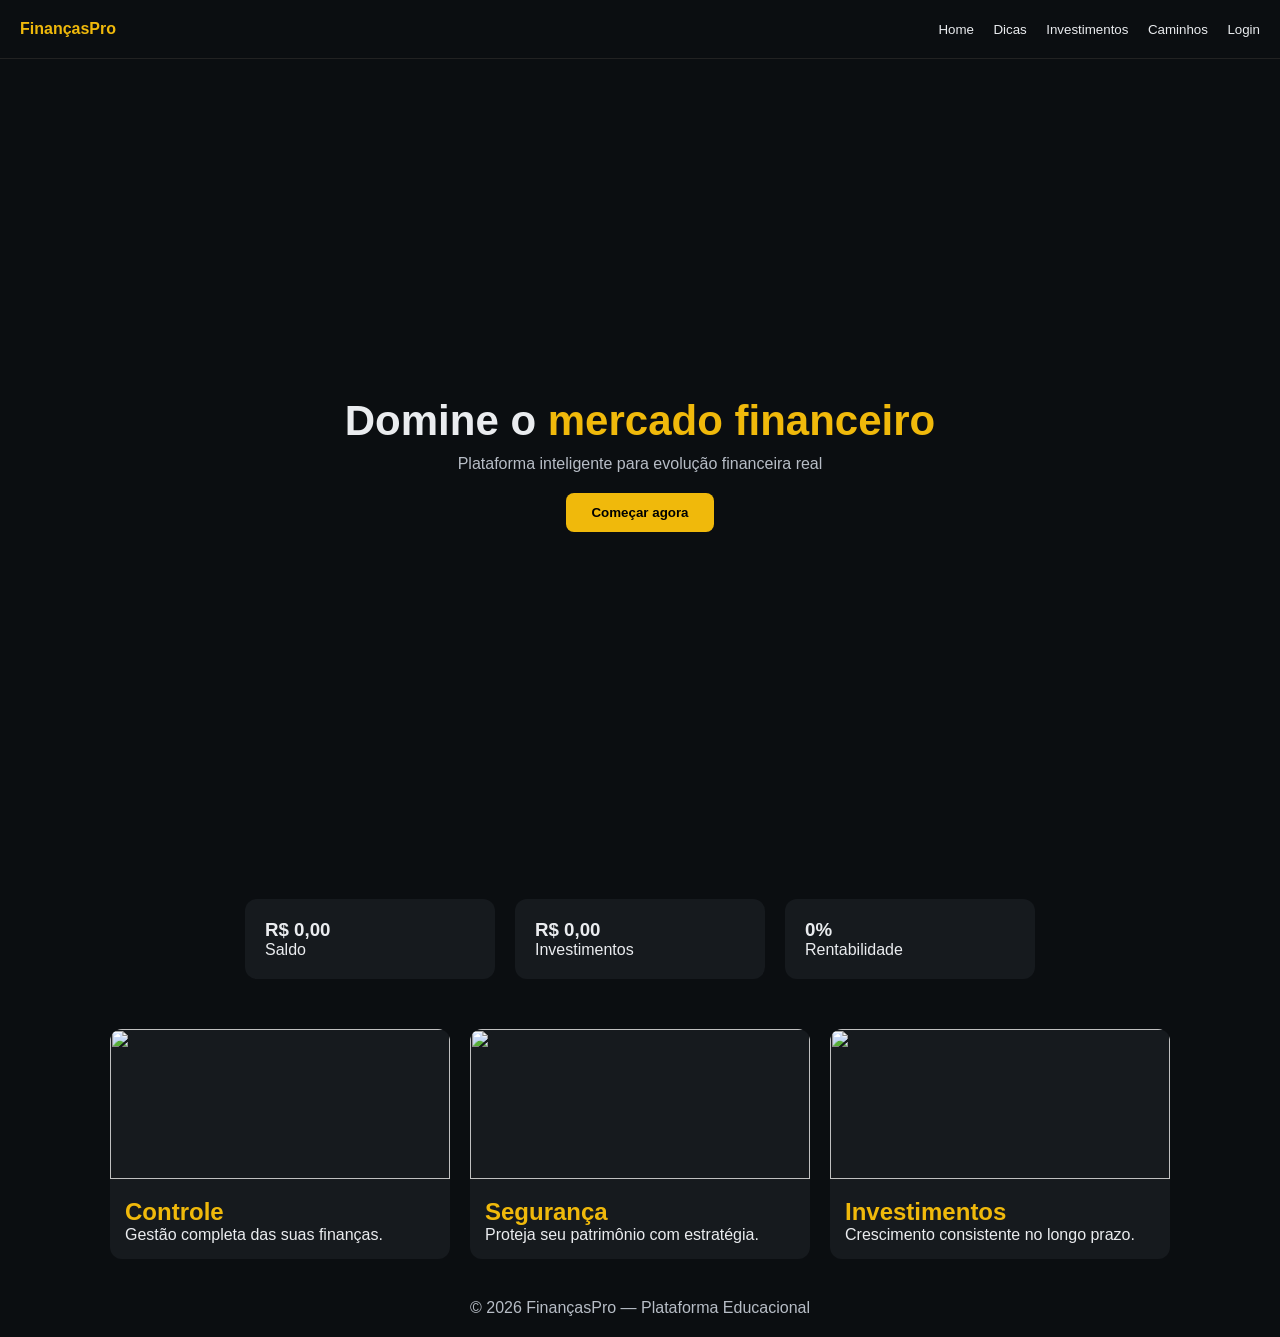
==== index.html @ 9ae1cb4b "index.html" ====
<!DOCTYPE html>
<html lang="pt-BR">
<head>
<meta charset="UTF-8">
<meta name="viewport" content="width=device-width, initial-scale=1.0">
<title>Finanças Pro</title>

<style>
:root {
  --bg: #0b0e11;
  --card: #161a1e;
  --primary: #f0b90b;
  --text: #eaecef;
  --sub: #b7bdc6;
}

* {
  margin: 0;
  padding: 0;
  box-sizing: border-box;
  font-family: "Segoe UI", Arial;
}

body {
  background: var(--bg);
  color: var(--text);
}

/* NAVBAR */
nav {
  display: flex;
  justify-content: space-between;
  padding: 20px;
  border-bottom: 1px solid #222;
}

.logo {
  color: var(--primary);
  font-weight: bold;
}

.menu button {
  background: none;
  border: none;
  color: var(--text);
  margin-left: 15px;
  cursor: pointer;
}

.menu button:hover {
  color: var(--primary);
}

/* HERO COM IMAGEM */
.hero-bg {
  position: relative;
  height: 90vh;
  background: url('image_3e0b416.png') center/cover no-repeat;
  display: flex;
  align-items: center;
  justify-content: center;
}

.hero-overlay {
  position: absolute;
  width: 100%;
  height: 100%;
  background: linear-gradient(to bottom, rgba(11,14,17,0.7), rgba(11,14,17,0.95));
}

.hero-content {
  position: relative;
  text-align: center;
  z-index: 2;
}

.hero-content h1 {
  font-size: 42px;
}

.hero-content span {
  color: var(--primary);
}

.hero-content p {
  margin-top: 10px;
  color: var(--sub);
}

.hero-content button {
  margin-top: 20px;
  padding: 12px 25px;
  background: var(--primary);
  border: none;
  border-radius: 8px;
  font-weight: bold;
  cursor: pointer;
}

/* DASHBOARD */
.dashboard {
  display: flex;
  justify-content: center;
  gap: 20px;
  padding: 30px;
  flex-wrap: wrap;
}

.box {
  background: var(--card);
  padding: 20px;
  border-radius: 12px;
  width: 250px;
}

/* CARDS */
.container {
  max-width: 1100px;
  margin: auto;
  padding: 20px;
}

.grid {
  display: grid;
  gap: 20px;
  grid-template-columns: repeat(auto-fit, minmax(250px, 1fr));
}

.card {
  background: var(--card);
  border-radius: 12px;
  overflow: hidden;
}

.card img {
  width: 100%;
  height: 150px;
  object-fit: cover;
}

.card-content {
  padding: 15px;
}

.card h2 {
  color: var(--primary);
}

/* FOOTER */
footer {
  text-align: center;
  padding: 20px;
  color: var(--sub);
}
</style>
</head>

<body>

<nav>
  <div class="logo">FinançasPro</div>

  <div class="menu">
    <button onclick="go('index.html')">Home</button>
    <button onclick="go('dicas.html')">Dicas</button>
    <button onclick="go('investimentos.html')">Investimentos</button>
    <button onclick="go('caminhos.html')">Caminhos</button>
    <button onclick="go('login.html')">Login</button>
  </div>
</nav>

<!-- CAPA -->
<section class="hero-bg">
  <div class="hero-overlay"></div>

  <div class="hero-content">
    <h1>Domine o <span>mercado financeiro</span></h1>
    <p>Plataforma inteligente para evolução financeira real</p>

    <button onclick="go('investimentos.html')">
      Começar agora
    </button>
  </div>
</section>

<!-- RESTO DO SITE -->
<section class="dashboard">
  <div class="box"><h3>R$ 0,00</h3><p>Saldo</p></div>
  <div class="box"><h3>R$ 0,00</h3><p>Investimentos</p></div>
  <div class="box"><h3>0%</h3><p>Rentabilidade</p></div>
</section>

<div class="container">
  <div class="grid">

    <div class="card">
      <img src="https://images.unsplash.com/photo-1554224155-6726b3ff858f">
      <div class="card-content">
        <h2>Controle</h2>
        <p>Gestão completa das suas finanças.</p>
      </div>
    </div>

    <div class="card">
      <img src="https://images.unsplash.com/photo-1579621970563-ebec7560ff3e">
      <div class="card-content">
        <h2>Segurança</h2>
        <p>Proteja seu patrimônio com estratégia.</p>
      </div>
    </div>

    <div class="card">
      <img src="https://images.unsplash.com/photo-1611974789855-9c2a0a7236a3">
      <div class="card-content">
        <h2>Investimentos</h2>
        <p>Crescimento consistente no longo prazo.</p>
      </div>
    </div>

  </div>
</div>

<footer>
  © 2026 FinançasPro — Plataforma Educacional
</footer>

<script>
function isLogged(){
  return localStorage.getItem("logged") === "true";
}

function go(page){

  const protectedPages = [
    "dicas.html",
    "investimentos.html",
    "caminhos.html"
  ];

  if(protectedPages.includes(page)){
    if(!isLogged()){
      localStorage.setItem("redirectAfterLogin", page);
      window.location.href = "login.html";
      return;
    }
  }

  window.location.href = page;
}
</script>

</body>
</html>
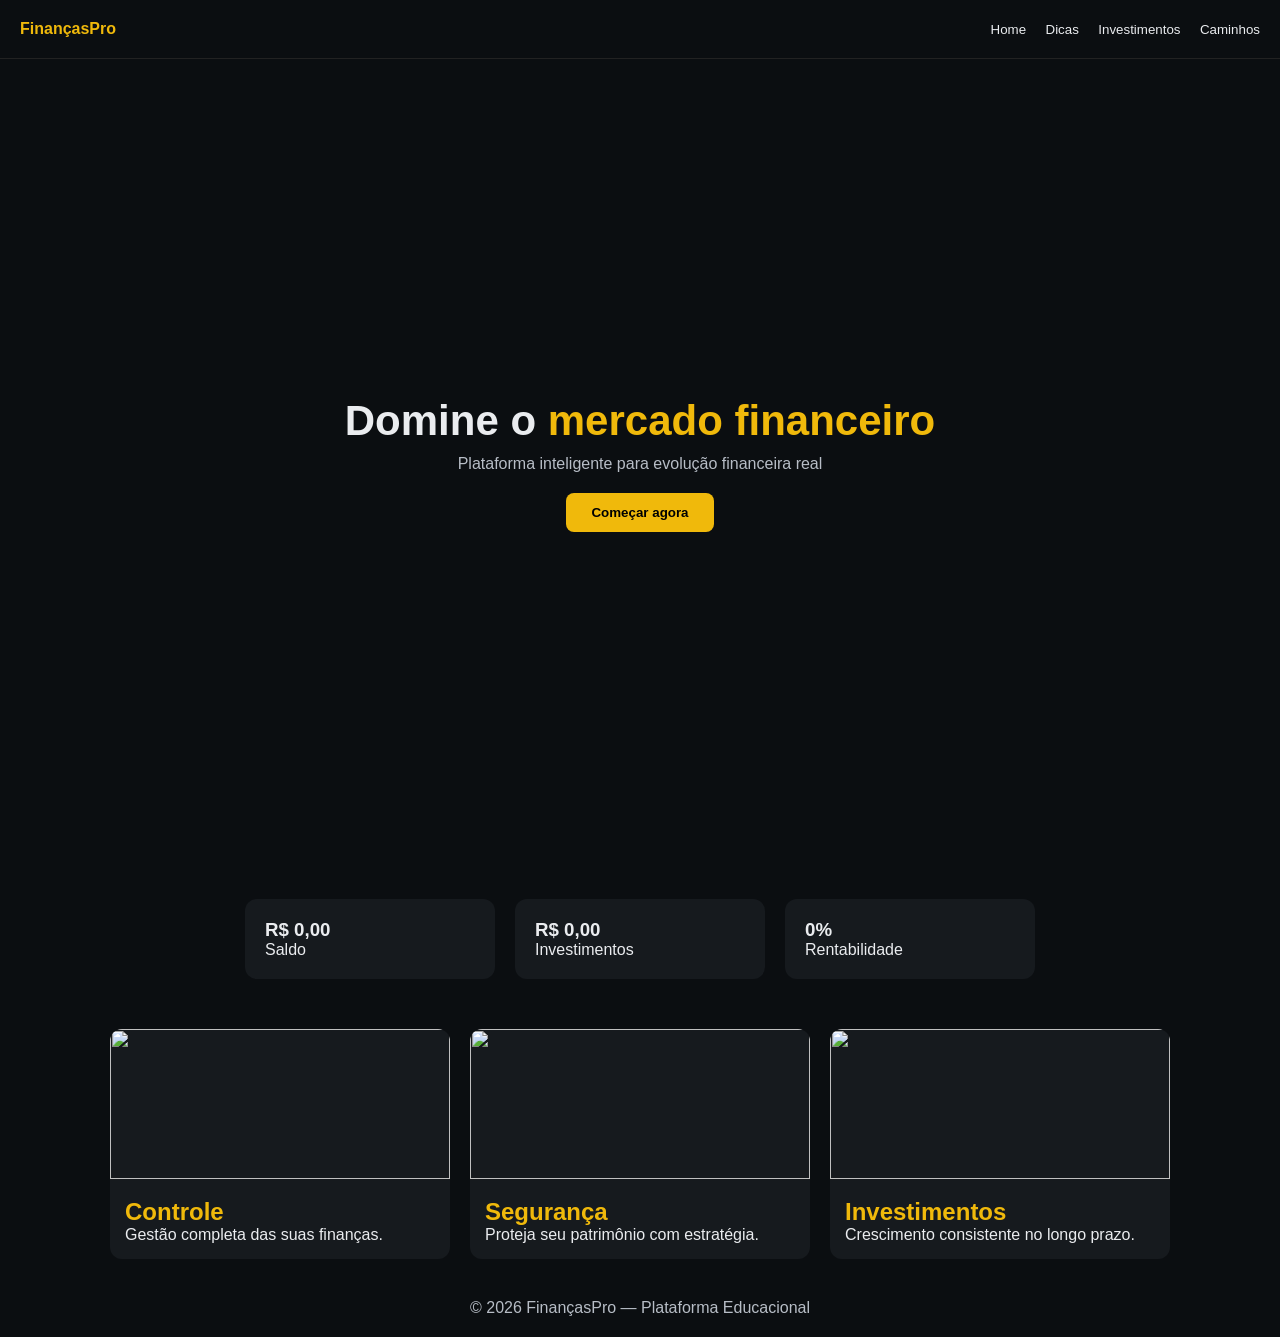
==== commit 838ebd37: "index.html" ====
--- a/index.html
+++ b/index.html
@@ -165,7 +165,6 @@
     <button onclick="go('dicas.html')">Dicas</button>
     <button onclick="go('investimentos.html')">Investimentos</button>
     <button onclick="go('caminhos.html')">Caminhos</button>
-    <button onclick="go('login.html')">Login</button>
   </div>
 </nav>
 
@@ -177,19 +176,20 @@
     <h1>Domine o <span>mercado financeiro</span></h1>
     <p>Plataforma inteligente para evolução financeira real</p>
 
-    <button onclick="go('investimentos.html')">
+    <button onclick="abrirLogin()">
       Começar agora
     </button>
   </div>
 </section>
 
-<!-- RESTO DO SITE -->
+<!-- DASHBOARD -->
 <section class="dashboard">
   <div class="box"><h3>R$ 0,00</h3><p>Saldo</p></div>
   <div class="box"><h3>R$ 0,00</h3><p>Investimentos</p></div>
   <div class="box"><h3>0%</h3><p>Rentabilidade</p></div>
 </section>
 
+<!-- CARDS -->
 <div class="container">
   <div class="grid">
 
@@ -224,7 +224,84 @@
   © 2026 FinançasPro — Plataforma Educacional
 </footer>
 
+<!-- LOGIN POPUP -->
+<div id="loginBox" style="
+display:none;
+position:fixed;
+top:0;
+left:0;
+width:100%;
+height:100%;
+background:rgba(0,0,0,0.8);
+justify-content:center;
+align-items:center;
+z-index:999;
+">
+
+  <div style="
+  background:#161a1e;
+  padding:30px;
+  border-radius:10px;
+  width:300px;
+  text-align:center;
+  ">
+
+    <h2 style="margin-bottom:10px;">Acesso ao sistema</h2>
+
+    <input id="loginUser" placeholder="E-mail"
+    style="width:100%; padding:10px; margin-bottom:10px;">
+
+    <input id="loginPass" type="password" placeholder="Senha"
+    style="width:100%; padding:10px; margin-bottom:10px;">
+
+    <button onclick="login()" style="
+    width:100%;
+    padding:10px;
+    background:#f0b90b;
+    border:none;
+    border-radius:6px;
+    font-weight:bold;
+    cursor:pointer;
+    ">Entrar</button>
+
+    <p onclick="fecharLogin()" style="margin-top:10px; cursor:pointer; color:#aaa;">
+      Fechar
+    </p>
+
+  </div>
+</div>
+
 <script>
+// LOGIN
+function abrirLogin(){
+  document.getElementById("loginBox").style.display = "flex";
+}
+
+function fecharLogin(){
+  document.getElementById("loginBox").style.display = "none";
+}
+
+function login(){
+
+  let user = JSON.parse(localStorage.getItem("user"));
+
+  let input = document.getElementById("loginUser").value;
+  let pass = document.getElementById("loginPass").value;
+
+  if(user && input === user.email && pass === user.password){
+
+    localStorage.setItem("logged", "true");
+
+    document.getElementById("loginBox").style.display = "none";
+
+    alert("Acesso liberado!");
+
+  } else {
+    alert("Dados incorretos!");
+  }
+}
+
+// PROTEÇÃO DE PÁGINAS
 function isLogged(){
   return localStorage.getItem("logged") === "true";
 }
@@ -239,8 +316,7 @@
 
   if(protectedPages.includes(page)){
     if(!isLogged()){
-      localStorage.setItem("redirectAfterLogin", page);
-      window.location.href = "login.html";
+      abrirLogin();
       return;
     }
   }
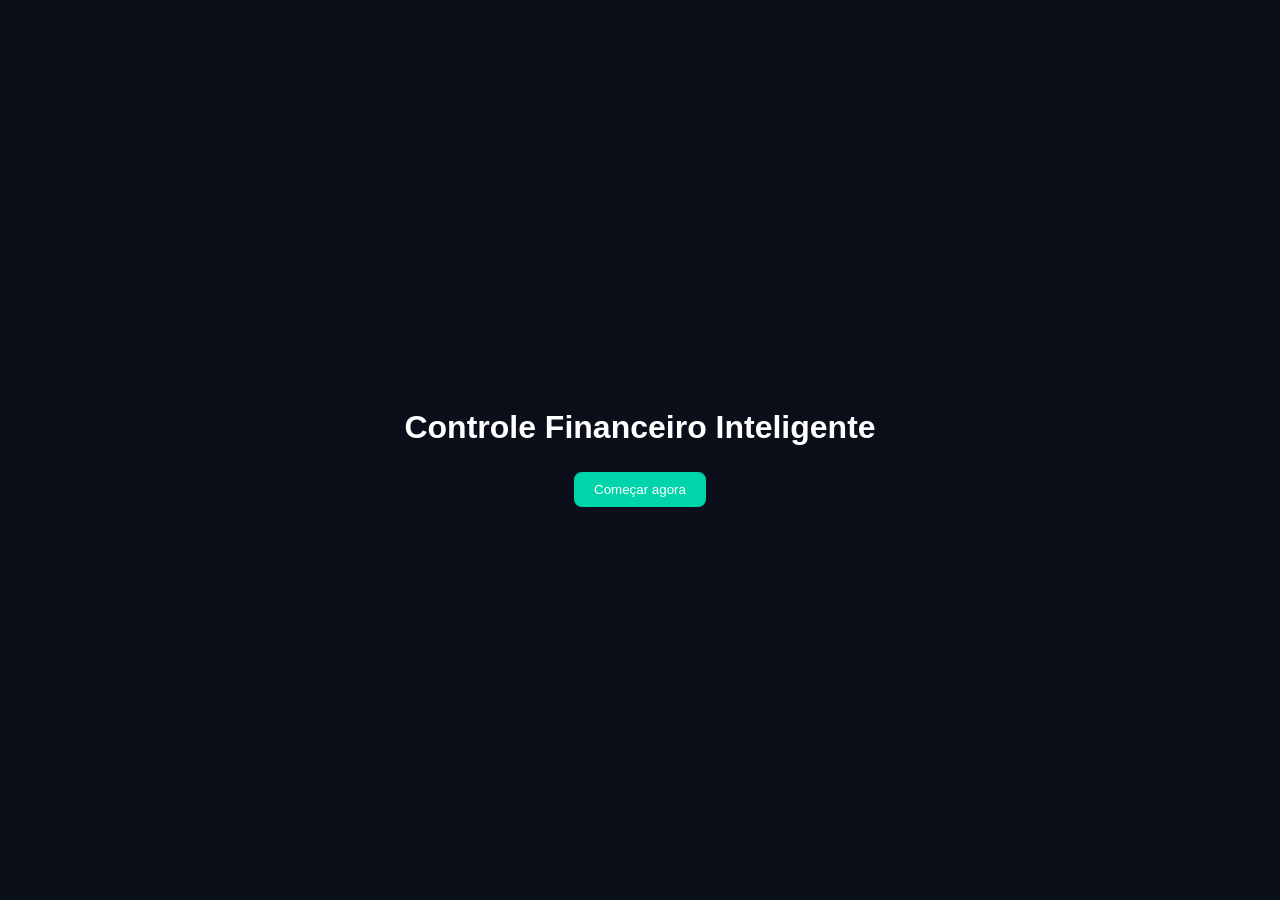
==== commit 7a0b962a: "index.html" ====
--- a/index.html
+++ b/index.html
@@ -3,325 +3,244 @@
 <head>
 <meta charset="UTF-8">
 <meta name="viewport" content="width=device-width, initial-scale=1.0">
-<title>Finanças Pro</title>
+<title>Plataforma Financeira</title>
 
 <style>
-:root {
-  --bg: #0b0e11;
-  --card: #161a1e;
-  --primary: #f0b90b;
-  --text: #eaecef;
-  --sub: #b7bdc6;
-}
-
-* {
+body {
   margin: 0;
-  padding: 0;
-  box-sizing: border-box;
-  font-family: "Segoe UI", Arial;
-}
-
-body {
-  background: var(--bg);
-  color: var(--text);
-}
-
-/* NAVBAR */
-nav {
-  display: flex;
-  justify-content: space-between;
-  padding: 20px;
-  border-bottom: 1px solid #222;
-}
-
-.logo {
-  color: var(--primary);
-  font-weight: bold;
-}
-
-.menu button {
-  background: none;
-  border: none;
-  color: var(--text);
-  margin-left: 15px;
-  cursor: pointer;
-}
-
-.menu button:hover {
-  color: var(--primary);
-}
-
-/* HERO COM IMAGEM */
-.hero-bg {
-  position: relative;
-  height: 90vh;
-  background: url('image_3e0b416.png') center/cover no-repeat;
-  display: flex;
-  align-items: center;
-  justify-content: center;
-}
-
-.hero-overlay {
-  position: absolute;
-  width: 100%;
-  height: 100%;
-  background: linear-gradient(to bottom, rgba(11,14,17,0.7), rgba(11,14,17,0.95));
-}
-
-.hero-content {
-  position: relative;
-  text-align: center;
-  z-index: 2;
-}
-
-.hero-content h1 {
-  font-size: 42px;
-}
-
-.hero-content span {
-  color: var(--primary);
-}
-
-.hero-content p {
-  margin-top: 10px;
-  color: var(--sub);
-}
-
-.hero-content button {
-  margin-top: 20px;
-  padding: 12px 25px;
-  background: var(--primary);
-  border: none;
-  border-radius: 8px;
-  font-weight: bold;
-  cursor: pointer;
-}
-
-/* DASHBOARD */
-.dashboard {
+  font-family: 'Segoe UI', sans-serif;
+  background: #0b0f1a;
+  color: white;
+}
+
+/* LANDING */
+#landing {
+  height: 100vh;
   display: flex;
   justify-content: center;
-  gap: 20px;
-  padding: 30px;
-  flex-wrap: wrap;
-}
-
-.box {
-  background: var(--card);
+  align-items: center;
+  flex-direction: column;
+}
+
+/* LOGIN */
+#auth {
+  display: none;
+  height: 100vh;
+  justify-content: center;
+  align-items: center;
+  flex-direction: column;
+}
+
+/* APP */
+#app {
+  display: none;
   padding: 20px;
-  border-radius: 12px;
-  width: 250px;
-}
-
-/* CARDS */
-.container {
-  max-width: 1100px;
-  margin: auto;
+}
+
+/* TELAS INTERNAS */
+.section {
+  display: none;
+}
+
+button {
+  padding: 10px 20px;
+  margin: 5px;
+  border: none;
+  background: #00d4aa;
+  color: white;
+  border-radius: 8px;
+  cursor: pointer;
+}
+
+.card {
+  background: #121a2b;
   padding: 20px;
+  border-radius: 10px;
+  margin-bottom: 15px;
 }
 
 .grid {
   display: grid;
-  gap: 20px;
-  grid-template-columns: repeat(auto-fit, minmax(250px, 1fr));
-}
-
-.card {
-  background: var(--card);
-  border-radius: 12px;
-  overflow: hidden;
-}
-
-.card img {
-  width: 100%;
-  height: 150px;
-  object-fit: cover;
-}
-
-.card-content {
-  padding: 15px;
-}
-
-.card h2 {
-  color: var(--primary);
-}
-
-/* FOOTER */
-footer {
-  text-align: center;
-  padding: 20px;
-  color: var(--sub);
+  grid-template-columns: repeat(auto-fit, minmax(200px,1fr));
+  gap: 15px;
 }
 </style>
 </head>
 
 <body>
 
-<nav>
-  <div class="logo">FinançasPro</div>
-
-  <div class="menu">
-    <button onclick="go('index.html')">Home</button>
-    <button onclick="go('dicas.html')">Dicas</button>
-    <button onclick="go('investimentos.html')">Investimentos</button>
-    <button onclick="go('caminhos.html')">Caminhos</button>
-  </div>
-</nav>
-
-<!-- CAPA -->
-<section class="hero-bg">
-  <div class="hero-overlay"></div>
-
-  <div class="hero-content">
-    <h1>Domine o <span>mercado financeiro</span></h1>
-    <p>Plataforma inteligente para evolução financeira real</p>
-
-    <button onclick="abrirLogin()">
-      Começar agora
-    </button>
-  </div>
-</section>
-
-<!-- DASHBOARD -->
-<section class="dashboard">
-  <div class="box"><h3>R$ 0,00</h3><p>Saldo</p></div>
-  <div class="box"><h3>R$ 0,00</h3><p>Investimentos</p></div>
-  <div class="box"><h3>0%</h3><p>Rentabilidade</p></div>
-</section>
-
-<!-- CARDS -->
-<div class="container">
-  <div class="grid">
-
-    <div class="card">
-      <img src="https://images.unsplash.com/photo-1554224155-6726b3ff858f">
-      <div class="card-content">
-        <h2>Controle</h2>
-        <p>Gestão completa das suas finanças.</p>
+<!-- TELA INICIAL -->
+<div id="landing">
+  <h1>Controle Financeiro Inteligente</h1>
+  <button onclick="start()">Começar agora</button>
+</div>
+
+<!-- LOGIN -->
+<div id="auth">
+  <h2>Login</h2>
+  <input id="user" placeholder="Usuário">
+  <input id="pass" type="password" placeholder="Senha">
+  <button onclick="login()">Entrar</button>
+</div>
+
+<!-- APP -->
+<div id="app">
+
+  <!-- DASHBOARD -->
+  <div id="dashboard">
+    <h2>Dashboard</h2>
+
+    <div class="grid">
+      <div class="card">
+        <h3>Saldo</h3>
+        <p id="saldo">R$ 0</p>
+        <input id="inputSaldo" placeholder="Novo valor">
+        <button onclick="update('saldo')">Atualizar</button>
       </div>
-    </div>
-
-    <div class="card">
-      <img src="https://images.unsplash.com/photo-1579621970563-ebec7560ff3e">
-      <div class="card-content">
-        <h2>Segurança</h2>
-        <p>Proteja seu patrimônio com estratégia.</p>
+
+      <div class="card">
+        <h3>Investimentos</h3>
+        <p id="invest">R$ 0</p>
+        <input id="inputInvest" placeholder="Novo valor">
+        <button onclick="update('invest')">Atualizar</button>
       </div>
-    </div>
-
-    <div class="card">
-      <img src="https://images.unsplash.com/photo-1611974789855-9c2a0a7236a3">
-      <div class="card-content">
-        <h2>Investimentos</h2>
-        <p>Crescimento consistente no longo prazo.</p>
+
+      <div class="card">
+        <h3>Bolsa</h3>
+        <p id="bolsa">R$ 0</p>
+        <input id="inputBolsa" placeholder="Novo valor">
+        <button onclick="update('bolsa')">Atualizar</button>
       </div>
     </div>
 
-  </div>
+    <h3>Áreas</h3>
+    <button onclick="openSection('investimentos')">Investimentos</button>
+    <button onclick="openSection('dicas')">Dicas</button>
+    <button onclick="openSection('planejamento')">Planejamento</button>
+
+  </div>
+
+  <!-- INVESTIMENTOS -->
+  <div id="investimentos" class="section">
+    <h2>Investimentos</h2>
+
+    <button onclick="openContent('rendaFixa')">Renda Fixa</button>
+    <button onclick="openContent('rendaVariavel')">Renda Variável</button>
+
+    <div id="rendaFixa" class="section">
+      <h3>Renda Fixa</h3>
+      <p>SEU TEXTO AQUI</p>
+    </div>
+
+    <div id="rendaVariavel" class="section">
+      <h3>Renda Variável</h3>
+      <p>SEU TEXTO AQUI</p>
+    </div>
+
+    <button onclick="back()">Voltar</button>
+  </div>
+
+  <!-- DICAS -->
+  <div id="dicas" class="section">
+    <h2>Dicas Financeiras</h2>
+
+    <button onclick="openContent('economizar')">Como economizar</button>
+    <button onclick="openContent('investir')">Como investir</button>
+
+    <div id="economizar" class="section">
+      <h3>Economizar</h3>
+      <p>SEU TEXTO AQUI</p>
+    </div>
+
+    <div id="investir" class="section">
+      <h3>Investir</h3>
+      <p>SEU TEXTO AQUI</p>
+    </div>
+
+    <button onclick="back()">Voltar</button>
+  </div>
+
+  <!-- PLANEJAMENTO -->
+  <div id="planejamento" class="section">
+    <h2>Planejamento</h2>
+
+    <button onclick="openContent('metas')">Metas</button>
+    <button onclick="openContent('controle')">Controle</button>
+
+    <div id="metas" class="section">
+      <h3>Metas</h3>
+      <p>SEU TEXTO AQUI</p>
+    </div>
+
+    <div id="controle" class="section">
+      <h3>Controle Financeiro</h3>
+      <p>SEU TEXTO AQUI</p>
+    </div>
+
+    <button onclick="back()">Voltar</button>
+  </div>
+
 </div>
 
-<footer>
-  © 2026 FinançasPro — Plataforma Educacional
-</footer>
-
-<!-- LOGIN POPUP -->
-<div id="loginBox" style="
-display:none;
-position:fixed;
-top:0;
-left:0;
-width:100%;
-height:100%;
-background:rgba(0,0,0,0.8);
-justify-content:center;
-align-items:center;
-z-index:999;
-">
-
-  <div style="
-  background:#161a1e;
-  padding:30px;
-  border-radius:10px;
-  width:300px;
-  text-align:center;
-  ">
-
-    <h2 style="margin-bottom:10px;">Acesso ao sistema</h2>
-
-    <input id="loginUser" placeholder="E-mail"
-    style="width:100%; padding:10px; margin-bottom:10px;">
-
-    <input id="loginPass" type="password" placeholder="Senha"
-    style="width:100%; padding:10px; margin-bottom:10px;">
-
-    <button onclick="login()" style="
-    width:100%;
-    padding:10px;
-    background:#f0b90b;
-    border:none;
-    border-radius:6px;
-    font-weight:bold;
-    cursor:pointer;
-    ">Entrar</button>
-
-    <p onclick="fecharLogin()" style="margin-top:10px; cursor:pointer; color:#aaa;">
-      Fechar
-    </p>
-
-  </div>
-</div>
-
 <script>
-// LOGIN
-function abrirLogin(){
-  document.getElementById("loginBox").style.display = "flex";
-}
-
-function fecharLogin(){
-  document.getElementById("loginBox").style.display = "none";
+function start(){
+  landing.style.display="none";
+  auth.style.display="flex";
 }
 
 function login(){
-
-  let user = JSON.parse(localStorage.getItem("user"));
-
-  let input = document.getElementById("loginUser").value;
-  let pass = document.getElementById("loginPass").value;
-
-  if(user && input === user.email && pass === user.password){
-
-    localStorage.setItem("logged", "true");
-
-    document.getElementById("loginBox").style.display = "none";
-
-    alert("Acesso liberado!");
-
-  } else {
-    alert("Dados incorretos!");
-  }
-}
-
-// PROTEÇÃO DE PÁGINAS
-function isLogged(){
-  return localStorage.getItem("logged") === "true";
-}
-
-function go(page){
-
-  const protectedPages = [
-    "dicas.html",
-    "investimentos.html",
-    "caminhos.html"
-  ];
-
-  if(protectedPages.includes(page)){
-    if(!isLogged()){
-      abrirLogin();
-      return;
+  if(user.value && pass.value){
+    auth.style.display="none";
+    app.style.display="block";
+    load();
+  }
+}
+
+function update(tipo){
+  let valor;
+
+  if(tipo=="saldo"){
+    valor = inputSaldo.value;
+    localStorage.setItem("saldo", valor);
+  }
+
+  if(tipo=="invest"){
+    valor = inputInvest.value;
+    localStorage.setItem("invest", valor);
+  }
+
+  if(tipo=="bolsa"){
+    valor = inputBolsa.value;
+    localStorage.setItem("bolsa", valor);
+  }
+
+  load();
+}
+
+function load(){
+  saldo.innerText = "R$ " + (localStorage.getItem("saldo") || 0);
+  invest.innerText = "R$ " + (localStorage.getItem("invest") || 0);
+  bolsa.innerText = "R$ " + (localStorage.getItem("bolsa") || 0);
+}
+
+function openSection(sec){
+  dashboard.style.display="none";
+  document.getElementById(sec).style.display="block";
+}
+
+function openContent(id){
+  let all = document.querySelectorAll(".section");
+  all.forEach(el => {
+    if(el.id === id){
+      el.style.display="block";
     }
-  }
-
-  window.location.href = page;
+  });
+}
+
+function back(){
+  let all = document.querySelectorAll(".section");
+  all.forEach(el => el.style.display="none");
+  dashboard.style.display="block";
 }
 </script>
 
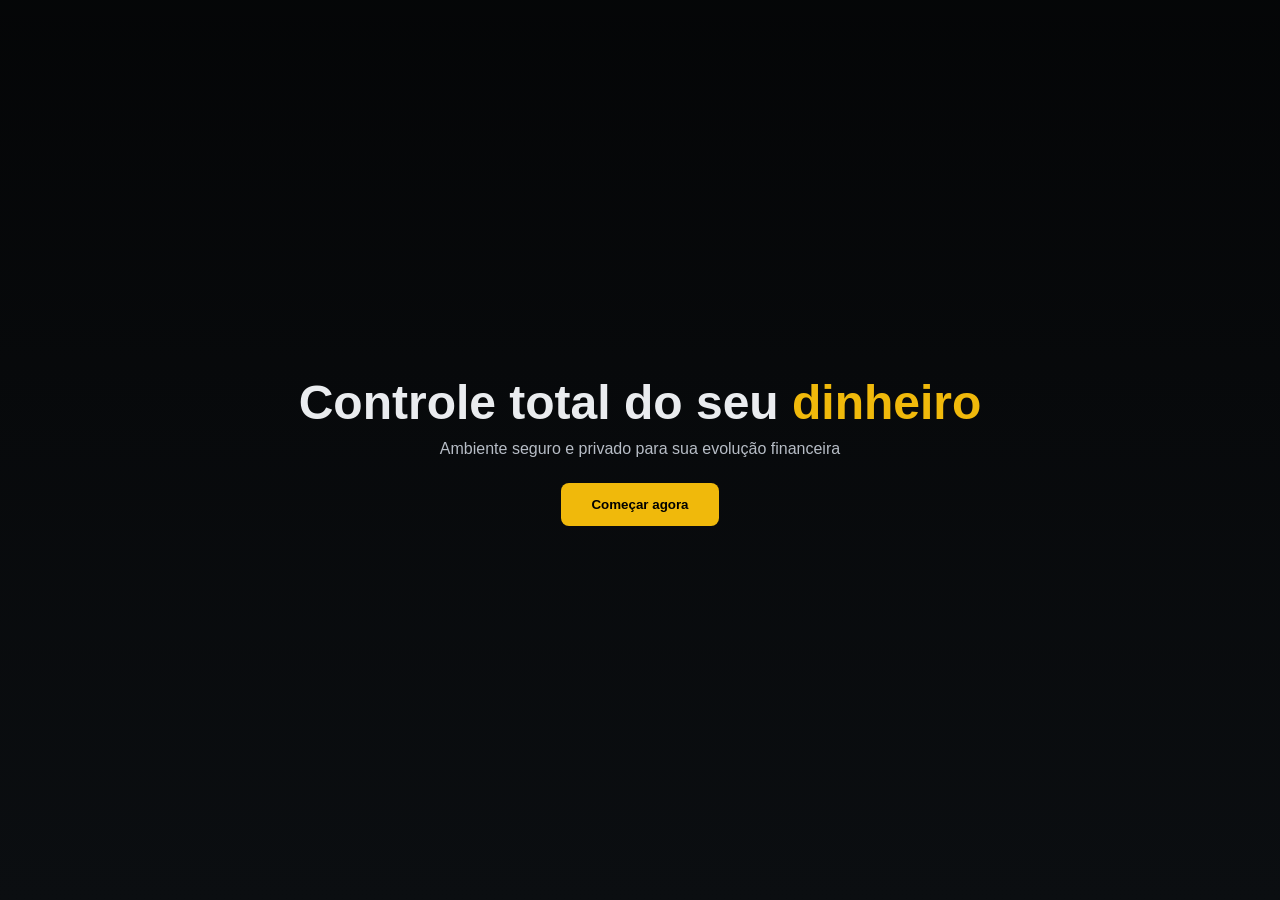
==== commit 8ae4700b: "index.html" ====
--- a/index.html
+++ b/index.html
@@ -3,244 +3,166 @@
 <head>
 <meta charset="UTF-8">
 <meta name="viewport" content="width=device-width, initial-scale=1.0">
-<title>Plataforma Financeira</title>
+<title>Finanças Pro</title>
 
 <style>
-body {
-  margin: 0;
-  font-family: 'Segoe UI', sans-serif;
-  background: #0b0f1a;
-  color: white;
+:root {
+  --bg:#0b0e11;
+  --card:#161a1e;
+  --primary:#f0b90b;
+  --text:#eaecef;
+  --sub:#b7bdc6;
 }
 
-/* LANDING */
-#landing {
-  height: 100vh;
-  display: flex;
-  justify-content: center;
-  align-items: center;
-  flex-direction: column;
+* {
+  margin:0;
+  padding:0;
+  box-sizing:border-box;
+  font-family:"Segoe UI",Arial;
 }
 
-/* LOGIN */
-#auth {
-  display: none;
-  height: 100vh;
-  justify-content: center;
-  align-items: center;
-  flex-direction: column;
+body {
+  background:var(--bg);
+  color:var(--text);
 }
 
-/* APP */
-#app {
-  display: none;
-  padding: 20px;
+/* HERO (ÚNICA TELA VISÍVEL) */
+.hero {
+  height:100vh;
+  background:url('image_3e0b416.png') center/cover no-repeat;
+  display:flex;
+  align-items:center;
+  justify-content:center;
+  position:relative;
 }
 
-/* TELAS INTERNAS */
-.section {
-  display: none;
+.overlay {
+  position:absolute;
+  width:100%;
+  height:100%;
+  background:linear-gradient(to bottom, rgba(0,0,0,0.6), #0b0e11);
 }
 
-button {
-  padding: 10px 20px;
-  margin: 5px;
-  border: none;
-  background: #00d4aa;
-  color: white;
-  border-radius: 8px;
-  cursor: pointer;
+.content {
+  position:relative;
+  text-align:center;
 }
 
-.card {
-  background: #121a2b;
-  padding: 20px;
-  border-radius: 10px;
-  margin-bottom: 15px;
+.content h1 {
+  font-size:48px;
 }
 
-.grid {
-  display: grid;
-  grid-template-columns: repeat(auto-fit, minmax(200px,1fr));
-  gap: 15px;
+.content span {
+  color:var(--primary);
+}
+
+.content p {
+  color:var(--sub);
+  margin-top:10px;
+}
+
+.content button {
+  margin-top:25px;
+  padding:14px 30px;
+  background:var(--primary);
+  border:none;
+  border-radius:8px;
+  font-weight:bold;
+  cursor:pointer;
+}
+
+/* LOGIN MODAL */
+.modal {
+  display:none;
+  position:fixed;
+  width:100%;
+  height:100%;
+  background:rgba(0,0,0,0.85);
+  justify-content:center;
+  align-items:center;
+}
+
+.box {
+  background:var(--card);
+  padding:30px;
+  border-radius:12px;
+  width:320px;
+}
+
+input {
+  width:100%;
+  padding:12px;
+  margin-bottom:10px;
+  background:#0b0e11;
+  border:1px solid #333;
+  color:white;
+}
+
+button.login {
+  width:100%;
+  padding:12px;
+  background:var(--primary);
+  border:none;
+  cursor:pointer;
 }
 </style>
 </head>
 
 <body>
 
-<!-- TELA INICIAL -->
-<div id="landing">
-  <h1>Controle Financeiro Inteligente</h1>
-  <button onclick="start()">Começar agora</button>
-</div>
+<!-- CAPA -->
+<section class="hero">
+  <div class="overlay"></div>
+
+  <div class="content">
+    <h1>Controle total do seu <span>dinheiro</span></h1>
+    <p>Ambiente seguro e privado para sua evolução financeira</p>
+
+    <button onclick="abrirLogin()">Começar agora</button>
+  </div>
+</section>
 
 <!-- LOGIN -->
-<div id="auth">
-  <h2>Login</h2>
-  <input id="user" placeholder="Usuário">
-  <input id="pass" type="password" placeholder="Senha">
-  <button onclick="login()">Entrar</button>
-</div>
+<div class="modal" id="modal">
+  <div class="box">
+    <h2>Acessar conta</h2>
 
-<!-- APP -->
-<div id="app">
+    <input id="email" placeholder="E-mail">
+    <input id="senha" type="password" placeholder="Senha">
 
-  <!-- DASHBOARD -->
-  <div id="dashboard">
-    <h2>Dashboard</h2>
-
-    <div class="grid">
-      <div class="card">
-        <h3>Saldo</h3>
-        <p id="saldo">R$ 0</p>
-        <input id="inputSaldo" placeholder="Novo valor">
-        <button onclick="update('saldo')">Atualizar</button>
-      </div>
-
-      <div class="card">
-        <h3>Investimentos</h3>
-        <p id="invest">R$ 0</p>
-        <input id="inputInvest" placeholder="Novo valor">
-        <button onclick="update('invest')">Atualizar</button>
-      </div>
-
-      <div class="card">
-        <h3>Bolsa</h3>
-        <p id="bolsa">R$ 0</p>
-        <input id="inputBolsa" placeholder="Novo valor">
-        <button onclick="update('bolsa')">Atualizar</button>
-      </div>
-    </div>
-
-    <h3>Áreas</h3>
-    <button onclick="openSection('investimentos')">Investimentos</button>
-    <button onclick="openSection('dicas')">Dicas</button>
-    <button onclick="openSection('planejamento')">Planejamento</button>
-
+    <button class="login" onclick="entrar()">Entrar</button>
   </div>
-
-  <!-- INVESTIMENTOS -->
-  <div id="investimentos" class="section">
-    <h2>Investimentos</h2>
-
-    <button onclick="openContent('rendaFixa')">Renda Fixa</button>
-    <button onclick="openContent('rendaVariavel')">Renda Variável</button>
-
-    <div id="rendaFixa" class="section">
-      <h3>Renda Fixa</h3>
-      <p>SEU TEXTO AQUI</p>
-    </div>
-
-    <div id="rendaVariavel" class="section">
-      <h3>Renda Variável</h3>
-      <p>SEU TEXTO AQUI</p>
-    </div>
-
-    <button onclick="back()">Voltar</button>
-  </div>
-
-  <!-- DICAS -->
-  <div id="dicas" class="section">
-    <h2>Dicas Financeiras</h2>
-
-    <button onclick="openContent('economizar')">Como economizar</button>
-    <button onclick="openContent('investir')">Como investir</button>
-
-    <div id="economizar" class="section">
-      <h3>Economizar</h3>
-      <p>SEU TEXTO AQUI</p>
-    </div>
-
-    <div id="investir" class="section">
-      <h3>Investir</h3>
-      <p>SEU TEXTO AQUI</p>
-    </div>
-
-    <button onclick="back()">Voltar</button>
-  </div>
-
-  <!-- PLANEJAMENTO -->
-  <div id="planejamento" class="section">
-    <h2>Planejamento</h2>
-
-    <button onclick="openContent('metas')">Metas</button>
-    <button onclick="openContent('controle')">Controle</button>
-
-    <div id="metas" class="section">
-      <h3>Metas</h3>
-      <p>SEU TEXTO AQUI</p>
-    </div>
-
-    <div id="controle" class="section">
-      <h3>Controle Financeiro</h3>
-      <p>SEU TEXTO AQUI</p>
-    </div>
-
-    <button onclick="back()">Voltar</button>
-  </div>
-
 </div>
 
 <script>
-function start(){
-  landing.style.display="none";
-  auth.style.display="flex";
+// ABRIR LOGIN
+function abrirLogin(){
+  document.getElementById("modal").style.display="flex";
 }
 
-function login(){
-  if(user.value && pass.value){
-    auth.style.display="none";
-    app.style.display="block";
-    load();
+// LOGIN
+function entrar(){
+
+  let user = JSON.parse(localStorage.getItem("user"));
+
+  let email = document.getElementById("email").value;
+  let senha = document.getElementById("senha").value;
+
+  if(user && email === user.email && senha === user.password){
+
+    localStorage.setItem("logged","true");
+
+    // 🔥 REDIRECIONA PARA ÁREA SEGURA
+    window.location.href="dashboard.html";
+
+  } else {
+    alert("Dados incorretos");
   }
 }
 
-function update(tipo){
-  let valor;
-
-  if(tipo=="saldo"){
-    valor = inputSaldo.value;
-    localStorage.setItem("saldo", valor);
-  }
-
-  if(tipo=="invest"){
-    valor = inputInvest.value;
-    localStorage.setItem("invest", valor);
-  }
-
-  if(tipo=="bolsa"){
-    valor = inputBolsa.value;
-    localStorage.setItem("bolsa", valor);
-  }
-
-  load();
-}
-
-function load(){
-  saldo.innerText = "R$ " + (localStorage.getItem("saldo") || 0);
-  invest.innerText = "R$ " + (localStorage.getItem("invest") || 0);
-  bolsa.innerText = "R$ " + (localStorage.getItem("bolsa") || 0);
-}
-
-function openSection(sec){
-  dashboard.style.display="none";
-  document.getElementById(sec).style.display="block";
-}
-
-function openContent(id){
-  let all = document.querySelectorAll(".section");
-  all.forEach(el => {
-    if(el.id === id){
-      el.style.display="block";
-    }
-  });
-}
-
-function back(){
-  let all = document.querySelectorAll(".section");
-  all.forEach(el => el.style.display="none");
-  dashboard.style.display="block";
+// 🔐 SE JÁ ESTIVER LOGADO → ENTRA DIRETO
+if(localStorage.getItem("logged") === "true"){
+  window.location.href="dashboard.html";
 }
 </script>
 
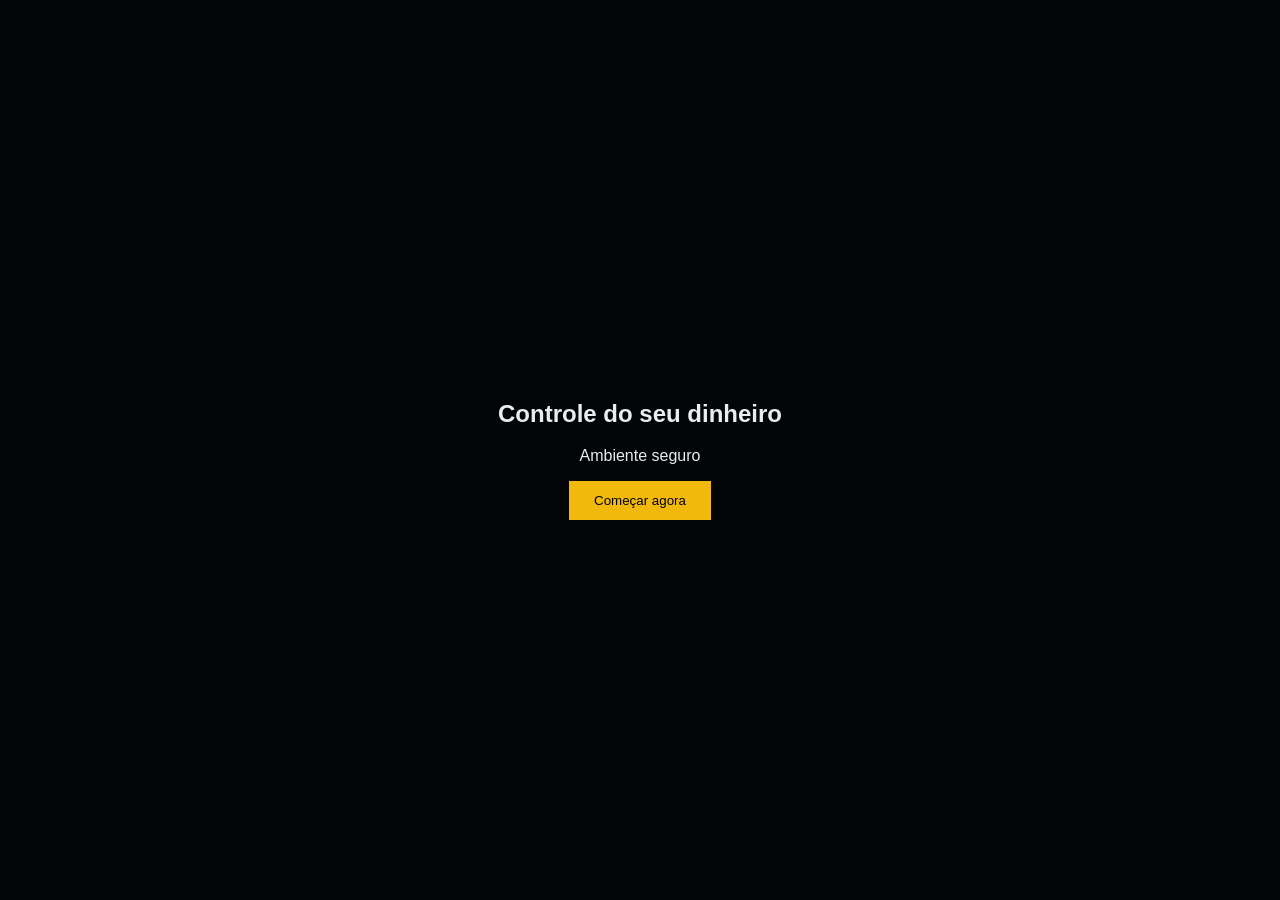
==== commit 7bbb6971: "index.html" ====
--- a/index.html
+++ b/index.html
@@ -2,45 +2,30 @@
 <html lang="pt-BR">
 <head>
 <meta charset="UTF-8">
-<meta name="viewport" content="width=device-width, initial-scale=1.0">
 <title>Finanças Pro</title>
 
 <style>
 :root {
   --bg:#0b0e11;
-  --card:#161a1e;
   --primary:#f0b90b;
   --text:#eaecef;
-  --sub:#b7bdc6;
 }
 
-* {
-  margin:0;
-  padding:0;
-  box-sizing:border-box;
-  font-family:"Segoe UI",Arial;
-}
+body { margin:0; background:var(--bg); color:var(--text); font-family:Arial; }
 
-body {
-  background:var(--bg);
-  color:var(--text);
-}
-
-/* HERO (ÚNICA TELA VISÍVEL) */
 .hero {
   height:100vh;
   background:url('image_3e0b416.png') center/cover no-repeat;
   display:flex;
+  justify-content:center;
   align-items:center;
-  justify-content:center;
-  position:relative;
 }
 
 .overlay {
   position:absolute;
   width:100%;
   height:100%;
-  background:linear-gradient(to bottom, rgba(0,0,0,0.6), #0b0e11);
+  background:rgba(0,0,0,0.7);
 }
 
 .content {
@@ -48,119 +33,81 @@
   text-align:center;
 }
 
-.content h1 {
-  font-size:48px;
-}
-
-.content span {
-  color:var(--primary);
-}
-
-.content p {
-  color:var(--sub);
-  margin-top:10px;
-}
-
-.content button {
-  margin-top:25px;
-  padding:14px 30px;
+button {
+  padding:12px 25px;
   background:var(--primary);
   border:none;
-  border-radius:8px;
-  font-weight:bold;
   cursor:pointer;
 }
 
-/* LOGIN MODAL */
+/* LOGIN */
 .modal {
   display:none;
   position:fixed;
   width:100%;
   height:100%;
-  background:rgba(0,0,0,0.85);
+  background:rgba(0,0,0,0.9);
   justify-content:center;
   align-items:center;
 }
 
 .box {
-  background:var(--card);
-  padding:30px;
-  border-radius:12px;
-  width:320px;
+  background:#161a1e;
+  padding:25px;
+  border-radius:10px;
+  width:300px;
 }
 
 input {
   width:100%;
-  padding:12px;
+  padding:10px;
   margin-bottom:10px;
-  background:#0b0e11;
-  border:1px solid #333;
-  color:white;
-}
-
-button.login {
-  width:100%;
-  padding:12px;
-  background:var(--primary);
-  border:none;
-  cursor:pointer;
 }
 </style>
 </head>
 
 <body>
 
-<!-- CAPA -->
 <section class="hero">
-  <div class="overlay"></div>
+<div class="overlay"></div>
 
-  <div class="content">
-    <h1>Controle total do seu <span>dinheiro</span></h1>
-    <p>Ambiente seguro e privado para sua evolução financeira</p>
+<div class="content">
+<h1>Controle do seu dinheiro</h1>
+<p>Ambiente seguro</p>
 
-    <button onclick="abrirLogin()">Começar agora</button>
-  </div>
+<button onclick="abrir()">Começar agora</button>
+</div>
 </section>
 
-<!-- LOGIN -->
 <div class="modal" id="modal">
-  <div class="box">
-    <h2>Acessar conta</h2>
+<div class="box">
+<h2>Login</h2>
 
-    <input id="email" placeholder="E-mail">
-    <input id="senha" type="password" placeholder="Senha">
+<input id="email" placeholder="Email">
+<input id="senha" type="password" placeholder="Senha">
 
-    <button class="login" onclick="entrar()">Entrar</button>
-  </div>
+<button onclick="login()">Entrar</button>
+</div>
 </div>
 
 <script>
-// ABRIR LOGIN
-function abrirLogin(){
+function abrir(){
   document.getElementById("modal").style.display="flex";
 }
 
-// LOGIN
-function entrar(){
-
-  let user = JSON.parse(localStorage.getItem("user"));
-
+function login(){
   let email = document.getElementById("email").value;
   let senha = document.getElementById("senha").value;
 
-  if(user && email === user.email && senha === user.password){
-
+  // USUÁRIO PADRÃO (pode alterar depois)
+  if(email === "admin@email.com" && senha === "1234"){
     localStorage.setItem("logged","true");
-
-    // 🔥 REDIRECIONA PARA ÁREA SEGURA
     window.location.href="dashboard.html";
-
   } else {
     alert("Dados incorretos");
   }
 }
 
-// 🔐 SE JÁ ESTIVER LOGADO → ENTRA DIRETO
 if(localStorage.getItem("logged") === "true"){
   window.location.href="dashboard.html";
 }
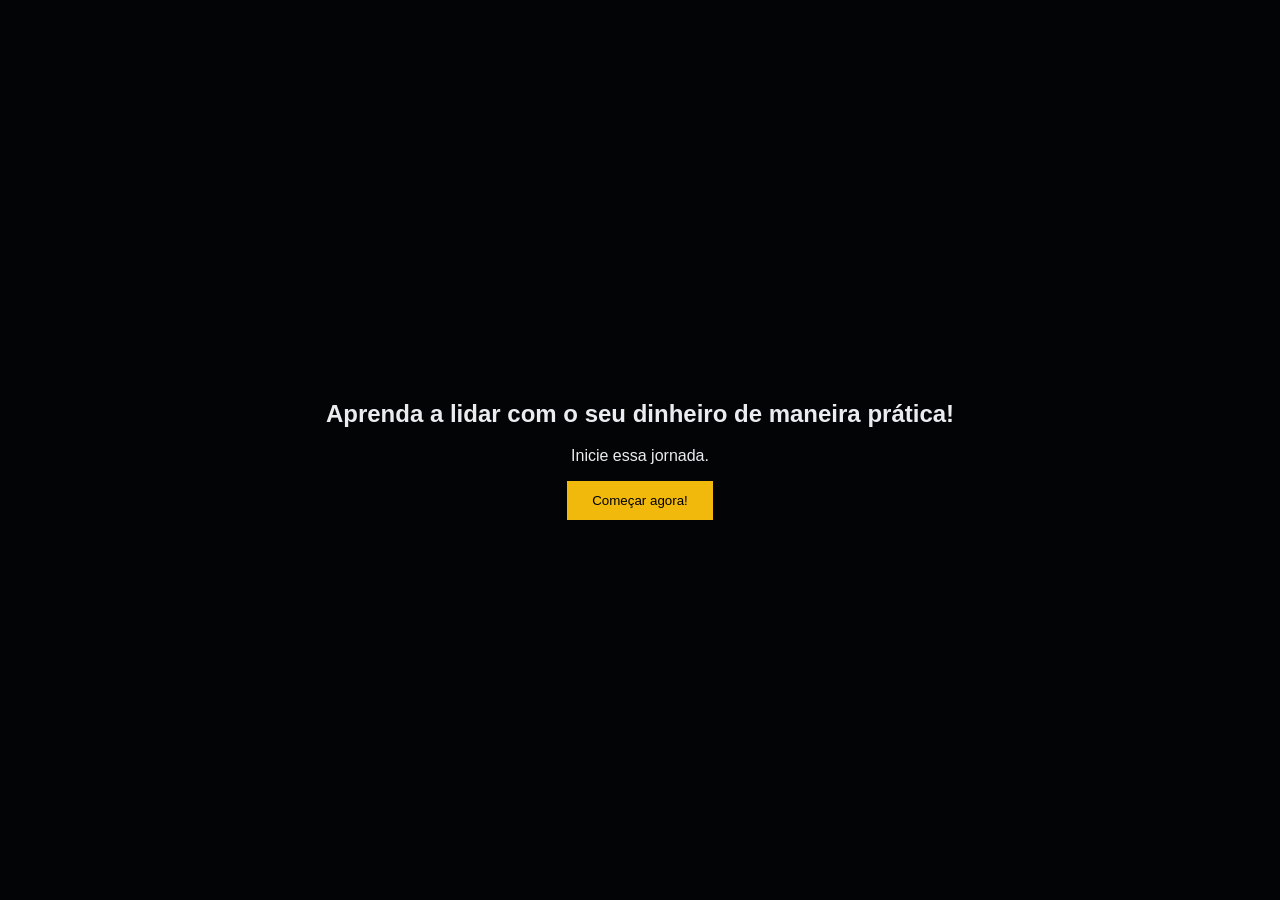
==== commit 306db4ba: "index.html" ====
--- a/index.html
+++ b/index.html
@@ -72,10 +72,10 @@
 <div class="overlay"></div>
 
 <div class="content">
-<h1>Controle do seu dinheiro</h1>
-<p>Ambiente seguro</p>
+<h1>Aprenda a lidar com o seu dinheiro de maneira prática!</h1>
+<p>Inicie essa jornada.</p>
 
-<button onclick="abrir()">Começar agora</button>
+<button onclick="abrir()">Começar agora!</button>
 </div>
 </section>
 
@@ -99,7 +99,7 @@
   let email = document.getElementById("email").value;
   let senha = document.getElementById("senha").value;
 
-  // USUÁRIO PADRÃO (pode alterar depois)
+  
   if(email === "admin@email.com" && senha === "1234"){
     localStorage.setItem("logged","true");
     window.location.href="dashboard.html";
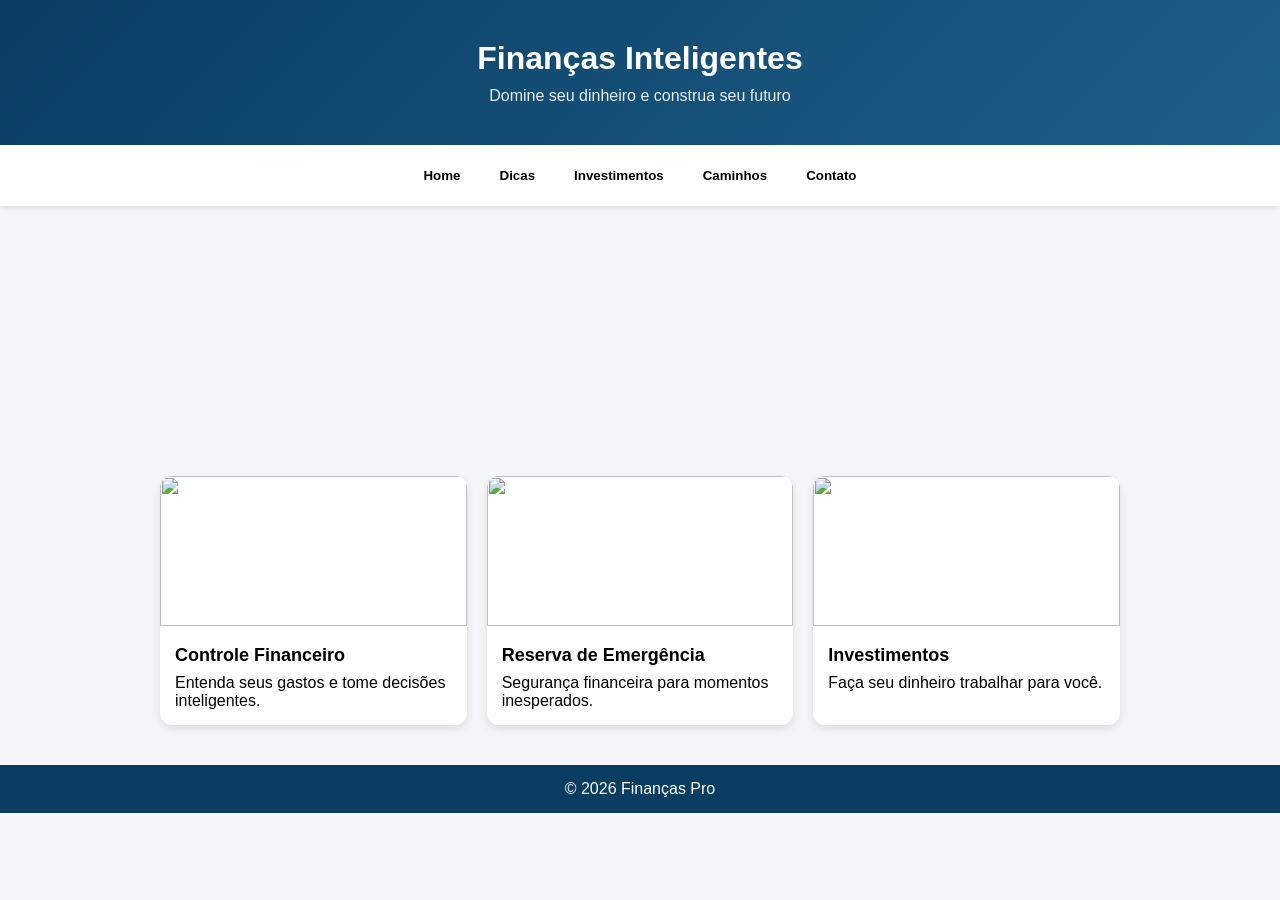
==== commit 79e23c85: "Update index.html" ====
--- a/index.html
+++ b/index.html
@@ -2,114 +2,178 @@
 <html lang="pt-BR">
 <head>
 <meta charset="UTF-8">
+<meta name="viewport" content="width=device-width, initial-scale=1.0">
 <title>Finanças Pro</title>
 
 <style>
-:root {
-  --bg:#0b0e11;
-  --primary:#f0b90b;
-  --text:#eaecef;
+* {
+  margin: 0;
+  padding: 0;
+  box-sizing: border-box;
+  font-family: Arial, sans-serif;
 }
 
-body { margin:0; background:var(--bg); color:var(--text); font-family:Arial; }
-
-.hero {
-  height:100vh;
-  background:url('image_3e0b416.png') center/cover no-repeat;
-  display:flex;
-  justify-content:center;
-  align-items:center;
+body {
+  background: #f4f6f9;
 }
 
-.overlay {
-  position:absolute;
-  width:100%;
-  height:100%;
-  background:rgba(0,0,0,0.7);
+/* HEADER */
+header {
+  background: linear-gradient(135deg, #0a3d62, #1e5f8a);
+  color: white;
+  padding: 40px 20px;
+  text-align: center;
 }
 
-.content {
-  position:relative;
-  text-align:center;
+header h1 {
+  font-size: 32px;
 }
 
-button {
-  padding:12px 25px;
-  background:var(--primary);
-  border:none;
-  cursor:pointer;
+header p {
+  margin-top: 10px;
+  opacity: 0.9;
 }
 
-/* LOGIN */
-.modal {
-  display:none;
-  position:fixed;
-  width:100%;
-  height:100%;
-  background:rgba(0,0,0,0.9);
-  justify-content:center;
-  align-items:center;
+/* NAV */
+nav {
+  display: flex;
+  justify-content: center;
+  gap: 15px;
+  background: #fff;
+  padding: 15px;
+  box-shadow: 0 2px 5px rgba(0,0,0,0.1);
 }
 
-.box {
-  background:#161a1e;
-  padding:25px;
-  border-radius:10px;
-  width:300px;
+nav button {
+  background: none;
+  border: none;
+  font-weight: bold;
+  cursor: pointer;
+  padding: 8px 12px;
+  transition: 0.3s;
 }
 
-input {
-  width:100%;
-  padding:10px;
-  margin-bottom:10px;
+nav button:hover {
+  color: #1e5f8a;
+}
+
+/* HERO IMAGE */
+.hero {
+  width: 100%;
+  height: 250px;
+  background: url("https://images.unsplash.com/photo-1565514020179-026b92b2d16b") center/cover;
+}
+
+/* CONTAINER */
+.container {
+  padding: 20px;
+  max-width: 1000px;
+  margin: auto;
+}
+
+/* CARDS */
+.grid {
+  display: grid;
+  grid-template-columns: repeat(auto-fit, minmax(250px, 1fr));
+  gap: 20px;
+}
+
+.card {
+  background: white;
+  border-radius: 12px;
+  overflow: hidden;
+  box-shadow: 0 4px 10px rgba(0,0,0,0.1);
+  transition: 0.3s;
+}
+
+.card:hover {
+  transform: translateY(-5px);
+}
+
+/* CARD IMAGE */
+.card img {
+  width: 100%;
+  height: 150px;
+  object-fit: cover;
+}
+
+/* CARD CONTENT */
+.card-content {
+  padding: 15px;
+}
+
+.card h2 {
+  font-size: 18px;
+  margin-bottom: 8px;
+}
+
+/* FOOTER */
+footer {
+  text-align: center;
+  padding: 15px;
+  background: #0a3d62;
+  color: white;
+  margin-top: 20px;
 }
 </style>
 </head>
 
 <body>
 
-<section class="hero">
-<div class="overlay"></div>
+<header>
+  <h1>Finanças Inteligentes</h1>
+  <p>Domine seu dinheiro e construa seu futuro</p>
+</header>
 
-<div class="content">
-<h1>Aprenda a lidar com o seu dinheiro de maneira prática!</h1>
-<p>Inicie essa jornada.</p>
+<nav>
+  <button onclick="go('index.html')">Home</button>
+  <button onclick="go('dicas.html')">Dicas</button>
+  <button onclick="go('investimentos.html')">Investimentos</button>
+  <button onclick="go('caminhos.html')">Caminhos</button>
+  <button onclick="go('contato.html')">Contato</button>
+</nav>
 
-<button onclick="abrir()">Começar agora!</button>
-</div>
-</section>
+<div class="hero"></div>
 
-<div class="modal" id="modal">
-<div class="box">
-<h2>Login</h2>
+<div class="container">
 
-<input id="email" placeholder="Email">
-<input id="senha" type="password" placeholder="Senha">
+  <div class="grid">
 
-<button onclick="login()">Entrar</button>
-</div>
+    <div class="card">
+      <img src="https://images.unsplash.com/photo-1554224155-6726b3ff858f">
+      <div class="card-content">
+        <h2>Controle Financeiro</h2>
+        <p>Entenda seus gastos e tome decisões inteligentes.</p>
+      </div>
+    </div>
+
+    <div class="card">
+      <img src="https://images.unsplash.com/photo-1579621970563-ebec7560ff3e">
+      <div class="card-content">
+        <h2>Reserva de Emergência</h2>
+        <p>Segurança financeira para momentos inesperados.</p>
+      </div>
+    </div>
+
+    <div class="card">
+      <img src="https://images.unsplash.com/photo-1611974789855-9c2a0a7236a3">
+      <div class="card-content">
+        <h2>Investimentos</h2>
+        <p>Faça seu dinheiro trabalhar para você.</p>
+      </div>
+    </div>
+
+  </div>
+
 </div>
 
+<footer>
+  © 2026 Finanças Pro
+</footer>
+
 <script>
-function abrir(){
-  document.getElementById("modal").style.display="flex";
-}
-
-function login(){
-  let email = document.getElementById("email").value;
-  let senha = document.getElementById("senha").value;
-
-  
-  if(email === "admin@email.com" && senha === "1234"){
-    localStorage.setItem("logged","true");
-    window.location.href="dashboard.html";
-  } else {
-    alert("Dados incorretos");
-  }
-}
-
-if(localStorage.getItem("logged") === "true"){
-  window.location.href="dashboard.html";
+function go(page){
+  window.location.href = page;
 }
 </script>
 
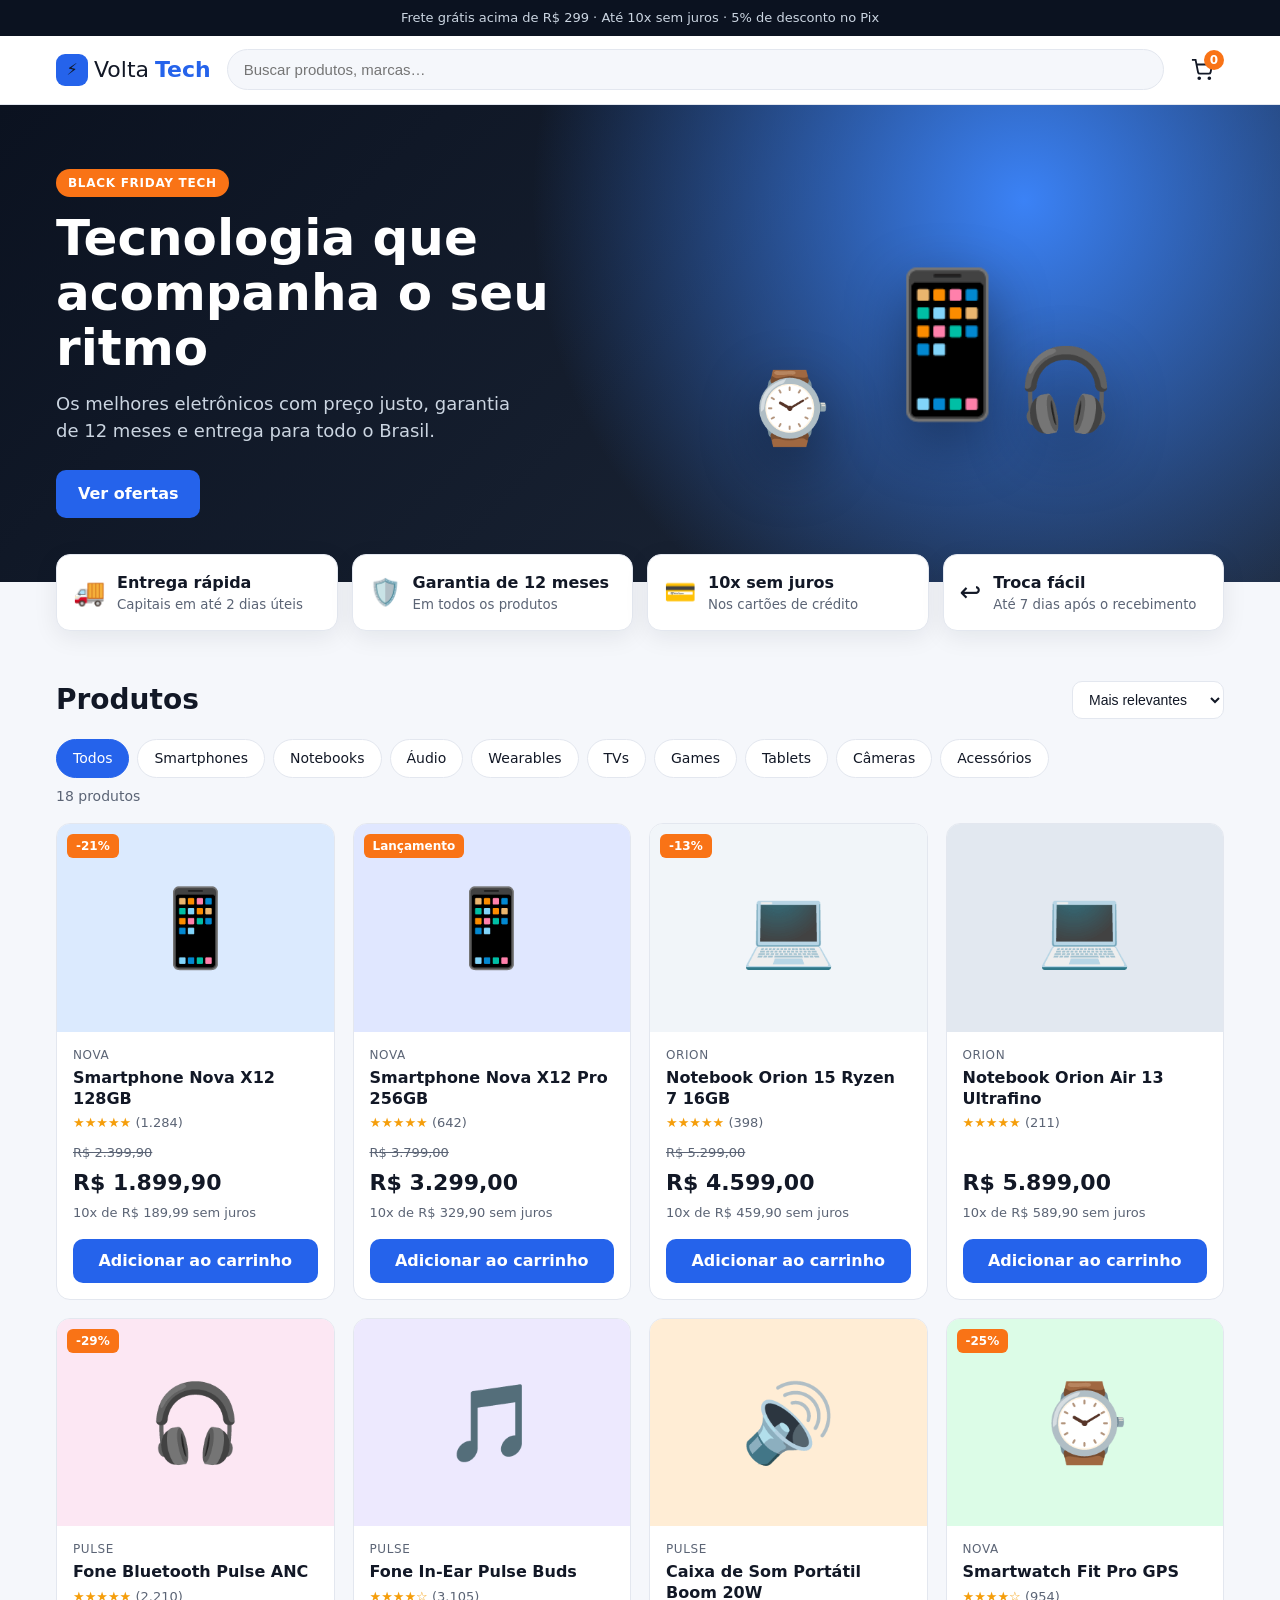
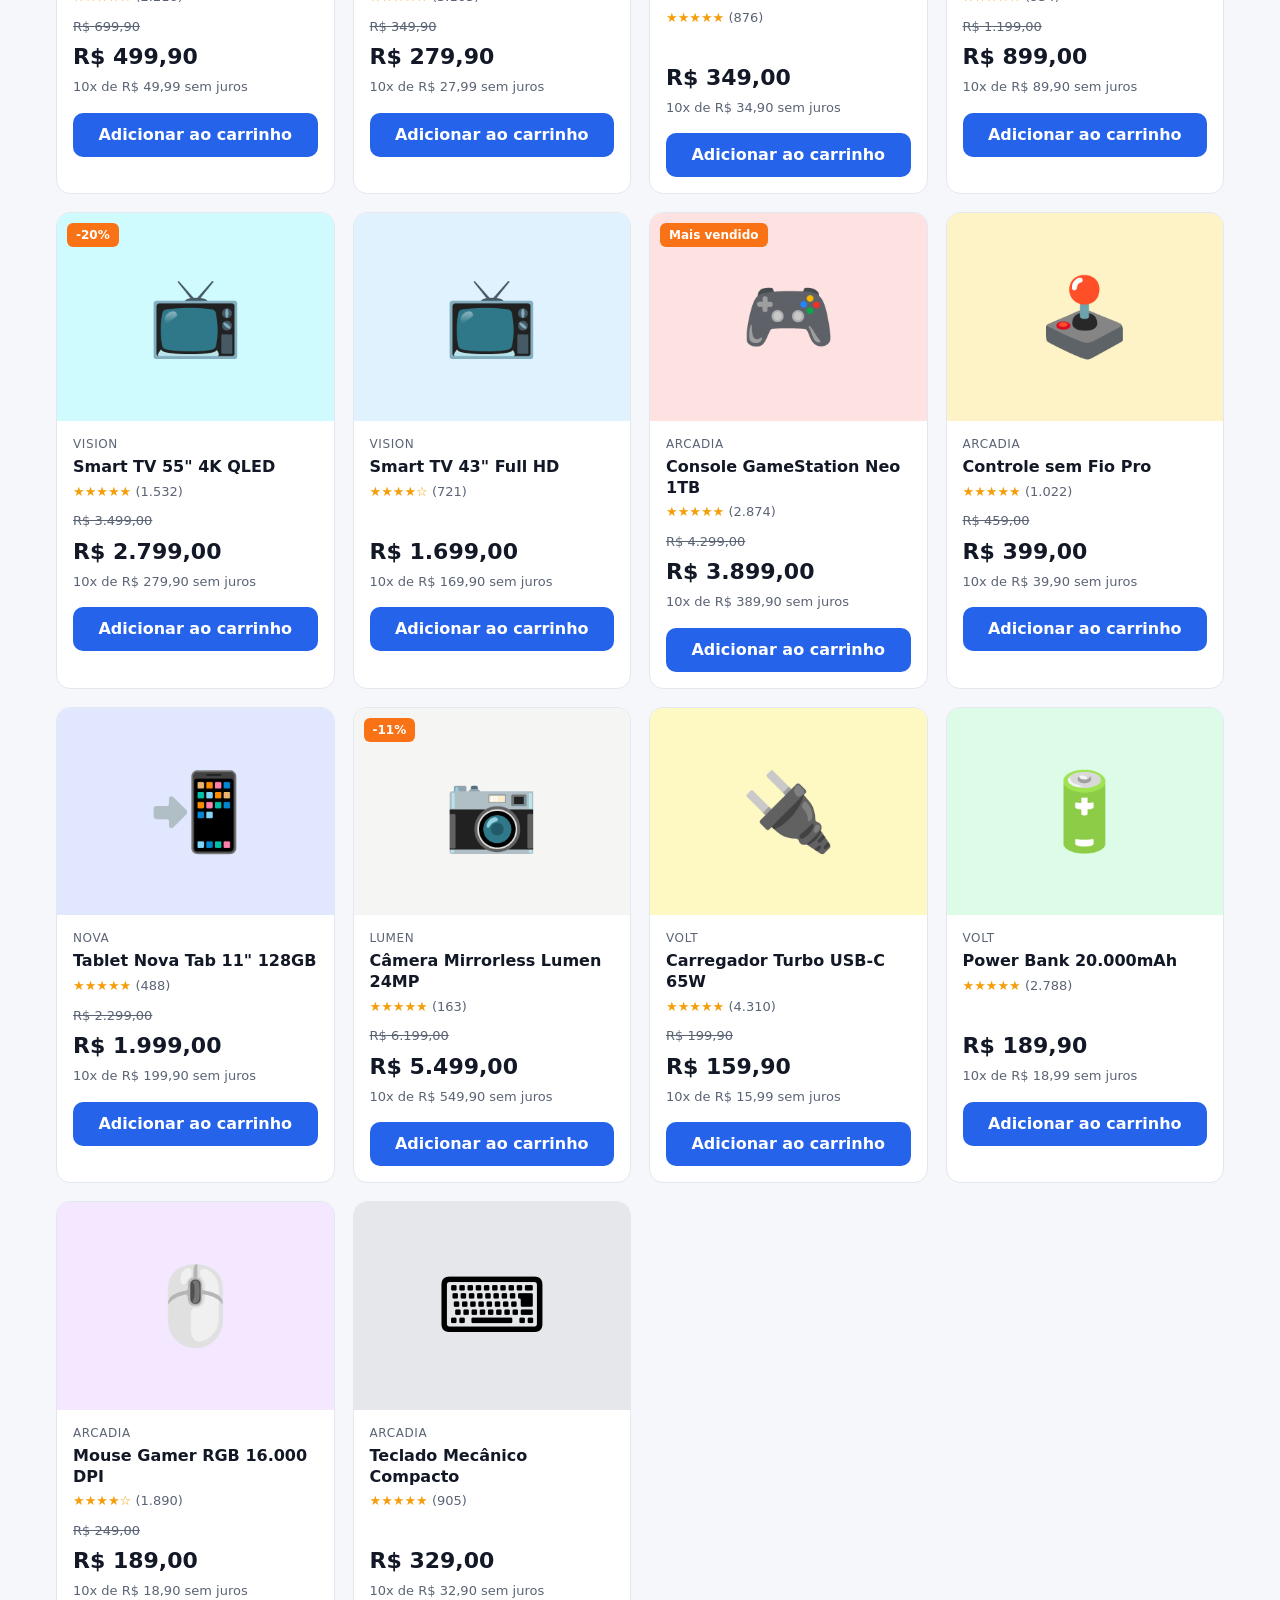
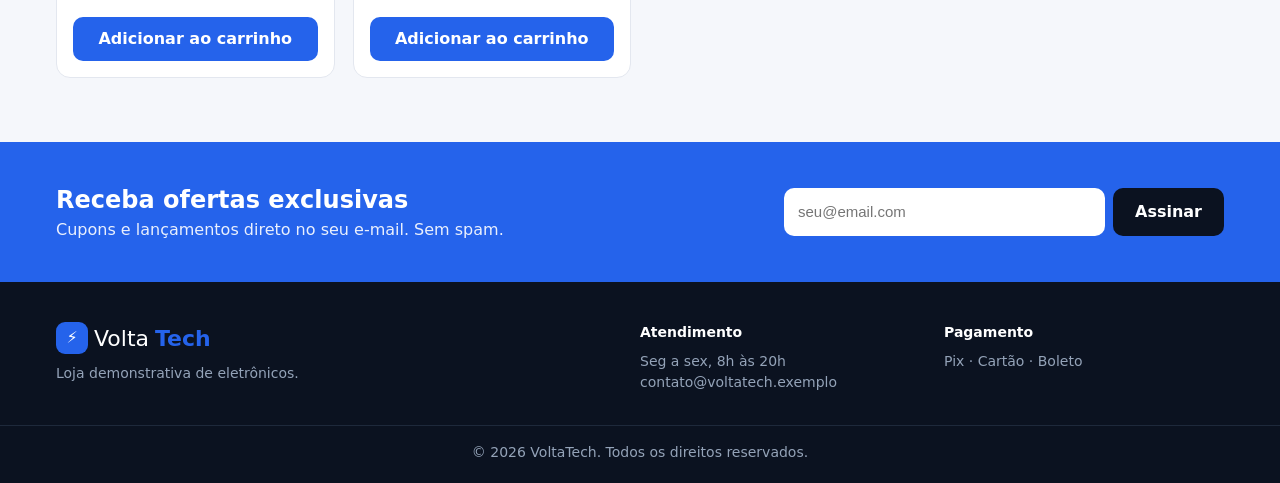
==== commit a650f61b: "Torna a loja VoltaTech o site principal Remove as páginas de finanças, move a loja para a raiz e red" ====
--- a/index.html
+++ b/index.html
@@ -1,181 +1,131 @@
 <!DOCTYPE html>
 <html lang="pt-BR">
 <head>
-<meta charset="UTF-8">
-<meta name="viewport" content="width=device-width, initial-scale=1.0">
-<title>Finanças Pro</title>
-
-<style>
-* {
-  margin: 0;
-  padding: 0;
-  box-sizing: border-box;
-  font-family: Arial, sans-serif;
-}
-
-body {
-  background: #f4f6f9;
-}
-
-/* HEADER */
-header {
-  background: linear-gradient(135deg, #0a3d62, #1e5f8a);
-  color: white;
-  padding: 40px 20px;
-  text-align: center;
-}
-
-header h1 {
-  font-size: 32px;
-}
-
-header p {
-  margin-top: 10px;
-  opacity: 0.9;
-}
-
-/* NAV */
-nav {
-  display: flex;
-  justify-content: center;
-  gap: 15px;
-  background: #fff;
-  padding: 15px;
-  box-shadow: 0 2px 5px rgba(0,0,0,0.1);
-}
-
-nav button {
-  background: none;
-  border: none;
-  font-weight: bold;
-  cursor: pointer;
-  padding: 8px 12px;
-  transition: 0.3s;
-}
-
-nav button:hover {
-  color: #1e5f8a;
-}
-
-/* HERO IMAGE */
-.hero {
-  width: 100%;
-  height: 250px;
-  background: url("https://images.unsplash.com/photo-1565514020179-026b92b2d16b") center/cover;
-}
-
-/* CONTAINER */
-.container {
-  padding: 20px;
-  max-width: 1000px;
-  margin: auto;
-}
-
-/* CARDS */
-.grid {
-  display: grid;
-  grid-template-columns: repeat(auto-fit, minmax(250px, 1fr));
-  gap: 20px;
-}
-
-.card {
-  background: white;
-  border-radius: 12px;
-  overflow: hidden;
-  box-shadow: 0 4px 10px rgba(0,0,0,0.1);
-  transition: 0.3s;
-}
-
-.card:hover {
-  transform: translateY(-5px);
-}
-
-/* CARD IMAGE */
-.card img {
-  width: 100%;
-  height: 150px;
-  object-fit: cover;
-}
-
-/* CARD CONTENT */
-.card-content {
-  padding: 15px;
-}
-
-.card h2 {
-  font-size: 18px;
-  margin-bottom: 8px;
-}
-
-/* FOOTER */
-footer {
-  text-align: center;
-  padding: 15px;
-  background: #0a3d62;
-  color: white;
-  margin-top: 20px;
-}
-</style>
+  <meta charset="UTF-8">
+  <meta name="viewport" content="width=device-width, initial-scale=1.0">
+  <title>VoltaTech — Eletrônicos</title>
+  <meta name="description" content="Smartphones, notebooks, áudio, games e acessórios com entrega rápida e parcelamento sem juros.">
+  <link rel="stylesheet" href="style.css">
 </head>
-
 <body>
 
-<header>
-  <h1>Finanças Inteligentes</h1>
-  <p>Domine seu dinheiro e construa seu futuro</p>
-</header>
+  <div class="topbar">Frete grátis acima de R$ 299 · Até 10x sem juros · 5% de desconto no Pix</div>
 
-<nav>
-  <button onclick="go('index.html')">Home</button>
-  <button onclick="go('dicas.html')">Dicas</button>
-  <button onclick="go('investimentos.html')">Investimentos</button>
-  <button onclick="go('caminhos.html')">Caminhos</button>
-  <button onclick="go('contato.html')">Contato</button>
-</nav>
+  <header class="header">
+    <div class="container header__inner">
+      <a href="#" class="logo" aria-label="VoltaTech, página inicial">
+        <span class="logo__mark">⚡</span> Volta<strong>Tech</strong>
+      </a>
 
-<div class="hero"></div>
+      <form class="search" role="search" onsubmit="return false">
+        <input id="search" type="search" placeholder="Buscar produtos, marcas…" aria-label="Buscar produtos">
+      </form>
 
-<div class="container">
+      <button class="cart-btn" id="openCart" aria-label="Abrir carrinho">
+        <svg width="22" height="22" viewBox="0 0 24 24" fill="none" stroke="currentColor" stroke-width="2" aria-hidden="true"><circle cx="9" cy="21" r="1"/><circle cx="20" cy="21" r="1"/><path d="M1 1h4l2.7 13.4a2 2 0 0 0 2 1.6h9.7a2 2 0 0 0 2-1.6L23 6H6"/></svg>
+        <span class="cart-btn__count" id="cartCount">0</span>
+      </button>
+    </div>
+  </header>
 
-  <div class="grid">
-
-    <div class="card">
-      <img src="https://images.unsplash.com/photo-1554224155-6726b3ff858f">
-      <div class="card-content">
-        <h2>Controle Financeiro</h2>
-        <p>Entenda seus gastos e tome decisões inteligentes.</p>
+  <section class="hero">
+    <div class="container hero__inner">
+      <div class="hero__text">
+        <span class="badge">Black Friday Tech</span>
+        <h1>Tecnologia que acompanha o seu ritmo</h1>
+        <p>Os melhores eletrônicos com preço justo, garantia de 12 meses e entrega para todo o Brasil.</p>
+        <a href="#produtos" class="btn btn--primary">Ver ofertas</a>
+      </div>
+      <div class="hero__art" aria-hidden="true">
+        <div class="hero__device">📱</div>
+        <div class="hero__device hero__device--b">🎧</div>
+        <div class="hero__device hero__device--c">⌚</div>
       </div>
     </div>
+  </section>
 
-    <div class="card">
-      <img src="https://images.unsplash.com/photo-1579621970563-ebec7560ff3e">
-      <div class="card-content">
-        <h2>Reserva de Emergência</h2>
-        <p>Segurança financeira para momentos inesperados.</p>
+  <section class="perks container">
+    <div class="perk"><span>🚚</span><div><strong>Entrega rápida</strong><small>Capitais em até 2 dias úteis</small></div></div>
+    <div class="perk"><span>🛡️</span><div><strong>Garantia de 12 meses</strong><small>Em todos os produtos</small></div></div>
+    <div class="perk"><span>💳</span><div><strong>10x sem juros</strong><small>Nos cartões de crédito</small></div></div>
+    <div class="perk"><span>↩️</span><div><strong>Troca fácil</strong><small>Até 7 dias após o recebimento</small></div></div>
+  </section>
+
+  <main id="produtos" class="container catalog">
+    <div class="catalog__head">
+      <h2>Produtos</h2>
+      <select id="sort" aria-label="Ordenar produtos">
+        <option value="relevance">Mais relevantes</option>
+        <option value="price-asc">Menor preço</option>
+        <option value="price-desc">Maior preço</option>
+        <option value="rating">Melhor avaliados</option>
+      </select>
+    </div>
+
+    <nav class="chips" id="categories" aria-label="Categorias"></nav>
+
+    <p class="catalog__count" id="resultCount"></p>
+    <div class="grid" id="grid"></div>
+    <p class="empty" id="empty" hidden>Nenhum produto encontrado. Tente outra busca ou categoria.</p>
+  </main>
+
+  <section class="newsletter">
+    <div class="container newsletter__inner">
+      <div>
+        <h2>Receba ofertas exclusivas</h2>
+        <p>Cupons e lançamentos direto no seu e-mail. Sem spam.</p>
+      </div>
+      <form id="newsletterForm" class="newsletter__form">
+        <input type="email" required placeholder="seu@email.com" aria-label="Seu e-mail">
+        <button class="btn btn--primary" type="submit">Assinar</button>
+      </form>
+    </div>
+  </section>
+
+  <footer class="footer">
+    <div class="container footer__inner">
+      <div>
+        <a href="#" class="logo logo--light"><span class="logo__mark">⚡</span> Volta<strong>Tech</strong></a>
+        <p>Loja demonstrativa de eletrônicos.</p>
+      </div>
+      <div>
+        <h4>Atendimento</h4>
+        <p>Seg a sex, 8h às 20h</p>
+        <p>contato@voltatech.exemplo</p>
+      </div>
+      <div>
+        <h4>Pagamento</h4>
+        <p>Pix · Cartão · Boleto</p>
       </div>
     </div>
+    <p class="footer__copy">© 2026 VoltaTech. Todos os direitos reservados.</p>
+  </footer>
 
-    <div class="card">
-      <img src="https://images.unsplash.com/photo-1611974789855-9c2a0a7236a3">
-      <div class="card-content">
-        <h2>Investimentos</h2>
-        <p>Faça seu dinheiro trabalhar para você.</p>
-      </div>
+  <!-- Detalhes do produto -->
+  <dialog id="productModal" class="modal">
+    <button class="modal__close" data-close aria-label="Fechar">×</button>
+    <div id="modalBody"></div>
+  </dialog>
+
+  <!-- Carrinho -->
+  <div class="overlay" id="overlay" hidden></div>
+  <aside class="drawer" id="cartDrawer" aria-label="Carrinho de compras" aria-hidden="true">
+    <div class="drawer__head">
+      <h3>Seu carrinho</h3>
+      <button class="modal__close" id="closeCart" aria-label="Fechar carrinho">×</button>
     </div>
+    <div class="drawer__items" id="cartItems"></div>
+    <div class="drawer__foot">
+      <div class="row"><span>Subtotal</span><span id="cartSubtotal">R$ 0,00</span></div>
+      <div class="row"><span>Frete</span><span id="cartShipping">—</span></div>
+      <div class="row row--total"><span>Total</span><span id="cartTotal">R$ 0,00</span></div>
+      <p class="pix" id="cartPix"></p>
+      <button class="btn btn--primary btn--block" id="checkout">Finalizar compra</button>
+    </div>
+  </aside>
 
-  </div>
+  <div class="toast" id="toast" role="status" aria-live="polite"></div>
 
-</div>
-
-<footer>
-  © 2026 Finanças Pro
-</footer>
-
-<script>
-function go(page){
-  window.location.href = page;
-}
-</script>
-
+  <script src="script.js"></script>
 </body>
 </html>
--- a/style.css
+++ b/style.css
@@ -0,0 +1,273 @@
+:root {
+  --bg: #f5f7fb;
+  --surface: #ffffff;
+  --text: #121826;
+  --muted: #5b6475;
+  --border: #e3e7ef;
+  --primary: #2563eb;
+  --primary-dark: #1d4ed8;
+  --accent: #f97316;
+  --success: #16a34a;
+  --radius: 14px;
+  --shadow: 0 6px 24px rgba(18, 24, 38, .08);
+}
+
+@media (prefers-color-scheme: dark) {
+  :root {
+    --bg: #0d1117;
+    --surface: #161b24;
+    --text: #e8ecf3;
+    --muted: #9aa3b2;
+    --border: #262d3a;
+    --shadow: 0 6px 24px rgba(0, 0, 0, .4);
+  }
+}
+
+* { margin: 0; padding: 0; box-sizing: border-box; }
+
+body {
+  font-family: system-ui, -apple-system, "Segoe UI", Roboto, sans-serif;
+  background: var(--bg);
+  color: var(--text);
+  line-height: 1.5;
+}
+
+a { color: inherit; text-decoration: none; }
+button { font: inherit; cursor: pointer; }
+
+.container { max-width: 1200px; margin: 0 auto; padding: 0 16px; }
+
+/* Topbar & header */
+.topbar {
+  background: #0b1220; color: #cbd5e1;
+  font-size: 13px; text-align: center; padding: 8px 16px;
+}
+
+.header {
+  position: sticky; top: 0; z-index: 20;
+  background: var(--surface);
+  border-bottom: 1px solid var(--border);
+}
+.header__inner { display: flex; align-items: center; gap: 16px; height: 68px; }
+
+.logo { font-size: 22px; display: flex; align-items: center; gap: 6px; white-space: nowrap; }
+.logo strong { color: var(--primary); }
+.logo__mark {
+  display: inline-grid; place-items: center;
+  width: 32px; height: 32px; border-radius: 9px;
+  background: var(--primary); font-size: 16px;
+}
+.logo--light { color: #fff; }
+
+.search { flex: 1; }
+.search input {
+  width: 100%; padding: 11px 16px;
+  border: 1px solid var(--border); border-radius: 999px;
+  background: var(--bg); color: var(--text); font-size: 15px;
+}
+.search input:focus { outline: 2px solid var(--primary); border-color: transparent; }
+
+.cart-btn {
+  position: relative; border: 0; background: transparent; color: var(--text);
+  width: 44px; height: 44px; border-radius: 50%; display: grid; place-items: center;
+}
+.cart-btn:hover { background: var(--bg); }
+.cart-btn__count {
+  position: absolute; top: 2px; right: 0;
+  min-width: 20px; height: 20px; padding: 0 5px; border-radius: 999px;
+  background: var(--accent); color: #fff; font-size: 12px; font-weight: 700;
+  display: grid; place-items: center;
+}
+
+/* Buttons */
+.btn {
+  display: inline-block; border: 0; border-radius: 10px;
+  padding: 12px 22px; font-weight: 600; transition: background .15s, transform .1s;
+}
+.btn:active { transform: scale(.98); }
+.btn--primary { background: var(--primary); color: #fff; }
+.btn--primary:hover { background: var(--primary-dark); }
+.btn--ghost { background: transparent; border: 1px solid var(--border); color: var(--text); }
+.btn--block { width: 100%; }
+
+/* Hero */
+.hero {
+  background: radial-gradient(circle at 80% 20%, #3b82f6 0, transparent 45%),
+              linear-gradient(135deg, #0b1220, #1e293b);
+  color: #fff; overflow: hidden;
+}
+.hero__inner { display: grid; grid-template-columns: 1.2fr 1fr; align-items: center; gap: 24px; padding-top: 64px; padding-bottom: 64px; }
+.hero h1 { font-size: clamp(30px, 5vw, 50px); line-height: 1.1; margin: 14px 0; }
+.hero p { color: #cbd5e1; max-width: 480px; margin-bottom: 26px; font-size: 18px; }
+.badge {
+  display: inline-block; background: var(--accent); color: #fff;
+  font-size: 12px; font-weight: 700; letter-spacing: .06em; text-transform: uppercase;
+  padding: 5px 12px; border-radius: 999px;
+}
+.hero__art { position: relative; height: 260px; }
+.hero__device {
+  position: absolute; left: 30%; top: 10%;
+  font-size: 140px; filter: drop-shadow(0 20px 30px rgba(0,0,0,.4));
+  animation: float 5s ease-in-out infinite;
+}
+.hero__device--b { left: 60%; top: 45%; font-size: 80px; animation-delay: -1.5s; }
+.hero__device--c { left: 8%; top: 55%; font-size: 70px; animation-delay: -3s; }
+@keyframes float { 50% { transform: translateY(-14px); } }
+
+/* Perks */
+.perks {
+  display: grid; grid-template-columns: repeat(4, 1fr); gap: 14px;
+  margin-top: -28px; position: relative;
+}
+.perk {
+  display: flex; gap: 12px; align-items: center;
+  background: var(--surface); border: 1px solid var(--border);
+  border-radius: var(--radius); padding: 16px; box-shadow: var(--shadow);
+}
+.perk > span { font-size: 26px; }
+.perk small { display: block; color: var(--muted); }
+
+/* Catalog */
+.catalog { padding-top: 48px; padding-bottom: 64px; }
+.catalog__head { display: flex; justify-content: space-between; align-items: center; gap: 12px; }
+.catalog__head h2 { font-size: 28px; }
+.catalog__head select {
+  padding: 9px 12px; border-radius: 10px; border: 1px solid var(--border);
+  background: var(--surface); color: var(--text); font-size: 14px;
+}
+.catalog__count { color: var(--muted); font-size: 14px; margin: 8px 0 16px; }
+
+.chips { display: flex; gap: 8px; flex-wrap: wrap; margin-top: 18px; }
+.chip {
+  border: 1px solid var(--border); background: var(--surface); color: var(--text);
+  border-radius: 999px; padding: 8px 16px; font-size: 14px;
+}
+.chip:hover { border-color: var(--primary); }
+.chip.is-active { background: var(--primary); color: #fff; border-color: var(--primary); }
+
+.grid { display: grid; grid-template-columns: repeat(auto-fill, minmax(230px, 1fr)); gap: 18px; }
+
+.card {
+  background: var(--surface); border: 1px solid var(--border); border-radius: var(--radius);
+  overflow: hidden; display: flex; flex-direction: column;
+  transition: transform .15s, box-shadow .15s;
+}
+.card:hover { transform: translateY(-3px); box-shadow: var(--shadow); }
+.card__media {
+  position: relative; aspect-ratio: 4 / 3; display: grid; place-items: center;
+  font-size: 76px; border: 0; width: 100%;
+}
+.card__tag {
+  position: absolute; top: 10px; left: 10px;
+  background: var(--accent); color: #fff; font-size: 12px; font-weight: 700;
+  padding: 3px 9px; border-radius: 6px;
+}
+.card__body { padding: 14px 16px 16px; display: flex; flex-direction: column; gap: 4px; flex: 1; }
+.card__brand { font-size: 12px; color: var(--muted); text-transform: uppercase; letter-spacing: .05em; }
+.card__name { font-size: 16px; font-weight: 600; line-height: 1.3; }
+.card__name button { all: unset; cursor: pointer; }
+.card__name button:hover { color: var(--primary); }
+.stars { color: #f59e0b; font-size: 13px; }
+.stars span { color: var(--muted); }
+.price-old { color: var(--muted); text-decoration: line-through; font-size: 13px; margin-top: 6px; }
+.price { font-size: 22px; font-weight: 800; }
+.installments { font-size: 13px; color: var(--muted); }
+.card .btn { margin-top: 12px; padding: 10px; }
+
+.empty { text-align: center; color: var(--muted); padding: 48px 0; }
+
+/* Newsletter */
+.newsletter { background: var(--primary); color: #fff; }
+.newsletter__inner { display: flex; justify-content: space-between; align-items: center; gap: 24px; padding-top: 40px; padding-bottom: 40px; flex-wrap: wrap; }
+.newsletter p { opacity: .9; }
+.newsletter__form { display: flex; gap: 8px; flex: 1; max-width: 440px; }
+.newsletter__form input { flex: 1; min-width: 0; padding: 12px 14px; border-radius: 10px; border: 0; font-size: 15px; }
+.newsletter .btn--primary { background: #0b1220; }
+
+/* Footer */
+.footer { background: #0b1220; color: #94a3b8; padding: 40px 0 20px; font-size: 14px; }
+.footer__inner { display: grid; grid-template-columns: 2fr 1fr 1fr; gap: 24px; }
+.footer h4 { color: #fff; margin-bottom: 8px; }
+.footer .logo { margin-bottom: 8px; }
+.footer__copy { text-align: center; margin-top: 32px; border-top: 1px solid #1e293b; padding-top: 16px; }
+
+/* Modal */
+.modal {
+  margin: auto; border: 0; border-radius: 18px; padding: 0;
+  width: min(820px, calc(100% - 32px));
+  background: var(--surface); color: var(--text);
+}
+.modal::backdrop { background: rgba(0, 0, 0, .55); }
+.modal__close {
+  position: absolute; top: 10px; right: 12px; z-index: 2;
+  border: 0; background: var(--bg); color: var(--text);
+  width: 36px; height: 36px; border-radius: 50%; font-size: 22px; line-height: 1;
+}
+.detail { display: grid; grid-template-columns: 1fr 1fr; }
+.detail__media { display: grid; place-items: center; font-size: 140px; min-height: 320px; }
+.detail__info { padding: 32px 28px; display: flex; flex-direction: column; gap: 8px; }
+.detail__info h3 { font-size: 24px; line-height: 1.2; }
+.detail__info ul { padding-left: 18px; color: var(--muted); margin: 6px 0; }
+.detail__pix { color: var(--success); font-weight: 600; font-size: 14px; }
+.qty { display: inline-flex; align-items: center; border: 1px solid var(--border); border-radius: 10px; overflow: hidden; }
+.qty button { border: 0; background: var(--bg); color: var(--text); width: 34px; height: 34px; font-size: 18px; }
+.qty span { min-width: 34px; text-align: center; font-weight: 600; }
+.detail__actions { display: flex; gap: 10px; align-items: center; margin-top: 10px; }
+
+/* Cart drawer */
+.overlay { position: fixed; inset: 0; background: rgba(0, 0, 0, .5); z-index: 40; }
+.drawer {
+  position: fixed; top: 0; right: 0; bottom: 0; z-index: 50;
+  width: min(400px, 100%); background: var(--surface);
+  display: flex; flex-direction: column;
+  transform: translateX(100%); transition: transform .25s ease;
+}
+.drawer.is-open { transform: translateX(0); }
+.drawer__head { position: relative; padding: 20px; border-bottom: 1px solid var(--border); }
+.drawer__items { flex: 1; overflow-y: auto; padding: 8px 20px; }
+.drawer__empty { text-align: center; color: var(--muted); padding: 48px 0; }
+.line { display: grid; grid-template-columns: 56px 1fr auto; gap: 12px; align-items: center; padding: 14px 0; border-bottom: 1px solid var(--border); }
+.line__thumb { width: 56px; height: 56px; border-radius: 10px; display: grid; place-items: center; font-size: 30px; }
+.line__name { font-size: 14px; font-weight: 600; line-height: 1.3; }
+.line__price { font-size: 14px; color: var(--muted); }
+.line .qty button { width: 28px; height: 28px; font-size: 16px; }
+.line .qty span { min-width: 26px; font-size: 14px; }
+.line__remove { border: 0; background: none; color: var(--muted); font-size: 13px; text-decoration: underline; margin-top: 4px; }
+.drawer__foot { padding: 20px; border-top: 1px solid var(--border); display: flex; flex-direction: column; gap: 8px; }
+.row { display: flex; justify-content: space-between; font-size: 15px; }
+.row--total { font-size: 19px; font-weight: 800; }
+.pix { color: var(--success); font-size: 13px; text-align: right; min-height: 1em; }
+
+/* Toast */
+.toast {
+  position: fixed; left: 50%; bottom: 24px; z-index: 60;
+  transform: translate(-50%, 120px); opacity: 0;
+  background: #0b1220; color: #fff; padding: 12px 20px; border-radius: 10px;
+  box-shadow: var(--shadow); transition: transform .25s, opacity .25s; font-size: 14px;
+}
+.toast.is-visible { transform: translate(-50%, 0); opacity: 1; }
+
+/* Responsive */
+@media (max-width: 900px) {
+  .perks { grid-template-columns: repeat(2, 1fr); }
+  .hero__inner { grid-template-columns: 1fr; padding-top: 40px; }
+  .hero__art { display: none; }
+  .footer__inner { grid-template-columns: 1fr; }
+  .detail { grid-template-columns: 1fr; }
+  .detail__media { min-height: 200px; font-size: 100px; }
+}
+@media (max-width: 600px) {
+  .header__inner { flex-wrap: wrap; height: auto; padding-top: 10px; padding-bottom: 10px; }
+  .search { order: 3; flex-basis: 100%; }
+  .cart-btn { margin-left: auto; }
+  .perks { grid-template-columns: 1fr; margin-top: 16px; }
+  .grid { grid-template-columns: repeat(2, 1fr); gap: 10px; }
+  .card__media { font-size: 54px; }
+  .card__body { padding: 10px 12px 12px; }
+  .price { font-size: 18px; }
+  .newsletter__form { flex-direction: column; max-width: none; }
+}
+
+@media (prefers-reduced-motion: reduce) {
+  * { animation: none !important; transition: none !important; }
+}
